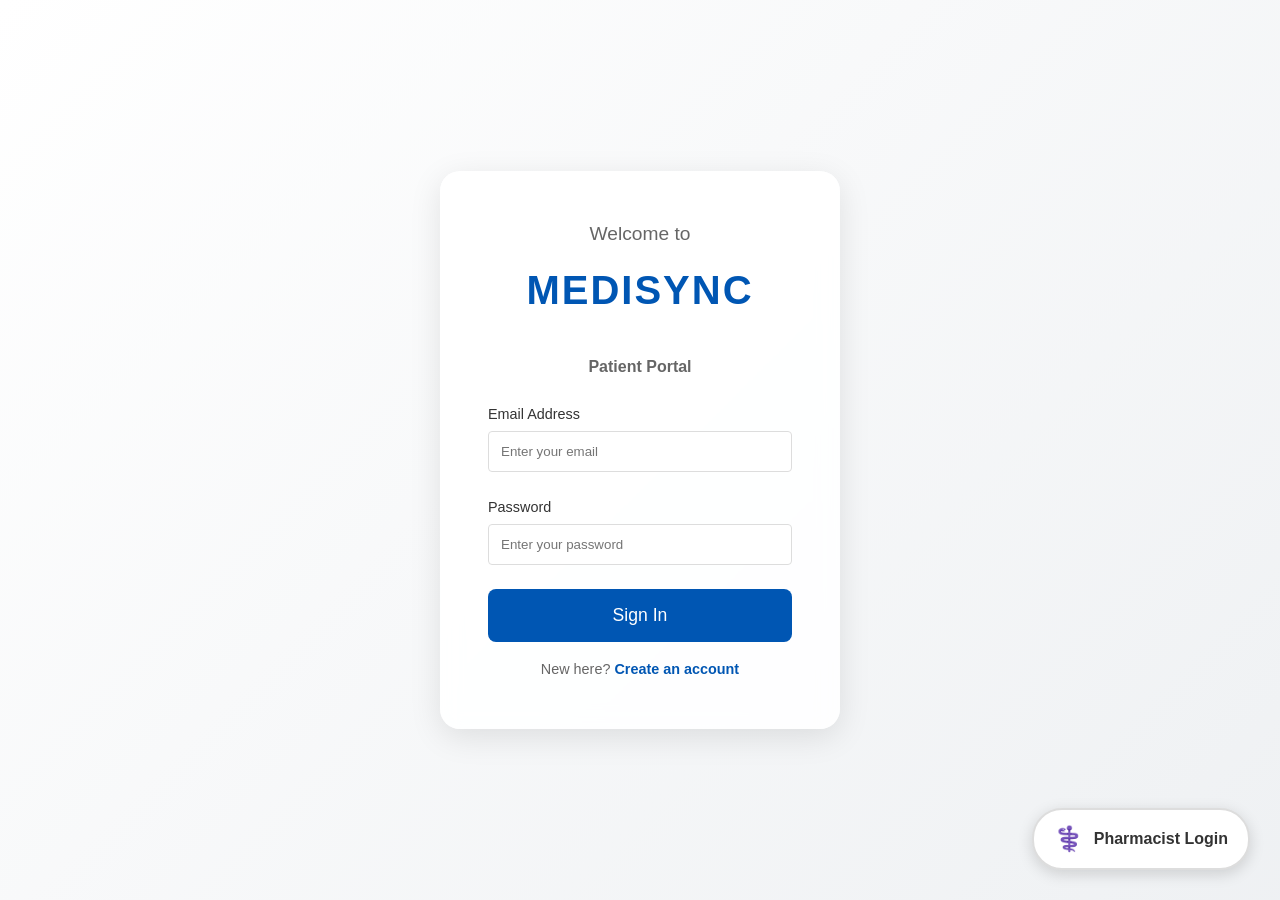
==== frontend/index.html @ cb95cdb4 "fix(frontend): aggressive cache busting and removal of old login page" ====
<!DOCTYPE html>
<html lang="en">
<head>
    <meta charset="UTF-8">
    <meta name="viewport" content="width=device-width, initial-scale=1.0">
    <title>MEDISYNC - Welcome</title>
    <link rel="stylesheet" href="css/global.css">
    <style>
        /* Animated Background */
        body {
            margin: 0;
            padding: 0;
            min-height: 100vh;
            display: flex;
            align-items: center;
            justify-content: center;
            background: linear-gradient(-45deg, #0056b3, #00a8cc, #e9ecef, #ffffff);
            background-size: 400% 400%;
            animation: gradientBG 15s ease infinite;
            font-family: var(--font-family);
        }

        @keyframes gradientBG {
            0% { background-position: 0% 50%; }
            50% { background-position: 100% 50%; }
            100% { background-position: 0% 50%; }
        }

        /* Glassmorphism Card */
        .glass-card {
            background: rgba(255, 255, 255, 0.9);
            backdrop-filter: blur(10px);
            border-radius: 20px;
            padding: 3rem;
            width: 400px;
            box-shadow: 0 8px 32px rgba(0, 0, 0, 0.1);
            text-align: center;
            transition: all 0.5s ease;
            position: relative;
            overflow: hidden;
        }

        .glass-card.pharmacist-mode {
            background: rgba(240, 253, 244, 0.95);
            border: 2px solid #28a745;
        }

        .welcome-text {
            font-size: 1.2rem;
            color: var(--text-light);
            margin-bottom: 0.5rem;
            animation: fadeInDown 1s ease;
        }

        .brand-name {
            font-size: 2.5rem;
            color: var(--primary-color);
            margin-bottom: 2rem;
            font-weight: bold;
            letter-spacing: 2px;
            animation: fadeInUp 1s ease;
        }

        .pharmacist-mode .brand-name {
            color: #28a745;
        }

        /* Animations */
        @keyframes fadeInDown {
            from { opacity: 0; transform: translateY(-20px); }
            to { opacity: 1; transform: translateY(0); }
        }
        @keyframes fadeInUp {
            from { opacity: 0; transform: translateY(20px); }
            to { opacity: 1; transform: translateY(0); }
        }

        /* Form Elements */
        .form-group {
            text-align: left;
            margin-bottom: 1.5rem;
        }
        .form-group label {
            font-size: 0.9rem;
            color: var(--text-dark);
            margin-bottom: 0.3rem;
        }
        .form-group input {
            background: rgba(255, 255, 255, 0.8);
            border: 1px solid #ddd;
        }
        
        .btn-login {
            width: 100%;
            padding: 1rem;
            font-size: 1.1rem;
            background: var(--primary-color);
            color: white;
            border: none;
            border-radius: 8px;
            cursor: pointer;
            transition: 0.3s;
            margin-bottom: 1rem;
        }
        .btn-login:hover {
            transform: translateY(-2px);
            box-shadow: 0 5px 15px rgba(0,86,179,0.3);
        }

        .pharmacist-mode .btn-login {
            background: #28a745;
        }
        .pharmacist-mode .btn-login:hover {
            box-shadow: 0 5px 15px rgba(40,167,69,0.3);
        }

        /* Bottom Right Pharmacist Button */
        .floating-btn {
            position: fixed;
            bottom: 30px;
            right: 30px;
            background: var(--white);
            color: var(--text-dark);
            padding: 10px 20px;
            border-radius: 30px;
            box-shadow: 0 4px 15px rgba(0,0,0,0.15);
            cursor: pointer;
            display: flex;
            align-items: center;
            gap: 10px;
            font-weight: bold;
            transition: all 0.3s ease;
            border: 2px solid #ddd;
        }
        .floating-btn:hover {
            transform: scale(1.05);
            border-color: #28a745;
            color: #28a745;
        }
        .icon {
            font-size: 1.5rem;
        }

        #portal-title {
            font-weight: bold;
            color: var(--text-light);
            margin-bottom: 1.5rem;
            display: block;
        }

        .register-link {
            font-size: 0.9rem;
            color: var(--text-light);
        }
        .register-link a {
            color: var(--primary-color);
            font-weight: bold;
        }
        .pharmacist-mode .register-link {
            display: none; /* Hide registration on pharmacist view */
        }
    </style>
</head>
<body>

    <!-- Main Login Card -->
    <div class="glass-card" id="loginCard">
        <div class="welcome-text">Welcome to</div>
        <div class="brand-name">MEDISYNC</div>
        
        <span id="portal-title">Patient Portal</span>

        <div id="login-alert" class="alert"></div>

        <form id="login-form">
            <div class="form-group">
                <label for="email">Email Address</label>
                <input type="email" id="email" name="email" required placeholder="Enter your email">
            </div>
            <div class="form-group">
                <label for="password">Password</label>
                <input type="password" id="password" name="password" required placeholder="Enter your password">
            </div>
            
            <button type="submit" class="btn-login" id="loginBtnText">Sign In</button>
        </form>

        <div class="register-link">
            New here? <a href="register.html">Create an account</a>
        </div>
    </div>

    <!-- Floating Pharmacist Toggle -->
    <div class="floating-btn" id="pharmacistToggle">
        <span class="icon">⚕️</span>
        <span id="toggleText">Pharmacist Login</span>
    </div>

    <script src="js/api.js?v=2"></script>
    <script>
        // Toggle UI Logic
        const toggleBtn = document.getElementById('pharmacistToggle');
        const loginCard = document.getElementById('loginCard');
        const portalTitle = document.getElementById('portal-title');
        const toggleText = document.getElementById('toggleText');
        
        let isPharmacistMode = false;

        toggleBtn.addEventListener('click', () => {
            isPharmacistMode = !isPharmacistMode;
            
            if (isPharmacistMode) {
                loginCard.classList.add('pharmacist-mode');
                portalTitle.textContent = "Pharmacist Portal";
                toggleText.textContent = "Back to Patient Login";
            } else {
                loginCard.classList.remove('pharmacist-mode');
                portalTitle.textContent = "Patient Portal";
                toggleText.textContent = "Pharmacist Login";
            }
        });

        // Login Submission Logic (using our existing API backend)
        const loginForm = document.getElementById('login-form');
        loginForm.addEventListener('submit', async (e) => {
            e.preventDefault();
            const alertBox = document.getElementById('login-alert');
            alertBox.style.display = 'none';

            const email = document.getElementById('email').value;
            const password = document.getElementById('password').value;

            const submitBtn = document.getElementById('loginBtnText');
            const origText = submitBtn.innerText;
            submitBtn.innerText = 'Authenticating...';
            submitBtn.disabled = true;

            const res = await fetchApi('/auth/login', {
                method: 'POST',
                body: JSON.stringify({ email, password, rememberMe: false })
            });

            submitBtn.innerText = origText;
            submitBtn.disabled = false;

            if (res && res.success) {
                // Determine redirect based on actual backend role
                const role = res.data.role;
                if (role === 'PHARMACIST') {
                    window.location.href = '/pharmacist/dashboard.html';
                } else {
                    window.location.href = '/patient/dashboard.html';
                }
            } else {
                alertBox.textContent = res ? res.message : 'Login failed. Please try again.';
                alertBox.className = 'alert error';
            }
        });

        // Auto-redirect if already logged in
        document.addEventListener('DOMContentLoaded', async () => {
            const res = await fetchApi('/auth/me');
            if (res && res.success) {
                const role = res.data.role;
                if (role === 'PHARMACIST') {
                    window.location.href = '/pharmacist/dashboard.html';
                } else {
                    window.location.href = '/patient/dashboard.html';
                }
            }
        });
    </script>
</body>
</html>
---- frontend/css/global.css ----
:root {
    --primary-color: #0056b3;
    --primary-hover: #004494;
    --secondary-color: #e9ecef;
    --text-dark: #333333;
    --text-light: #666666;
    --bg-light: #f4f7f6;
    --white: #ffffff;
    --success: #28a745;
    --danger: #dc3545;
    --border-color: #dddddd;
    --font-family: 'Segoe UI', Tahoma, Geneva, Verdana, sans-serif;
}

* {
    margin: 0;
    padding: 0;
    box-sizing: border-box;
}

body {
    font-family: var(--font-family);
    background-color: var(--bg-light);
    color: var(--text-dark);
    line-height: 1.6;
}

a {
    text-decoration: none;
    color: var(--primary-color);
}

a:hover {
    text-decoration: underline;
}

.container {
    max-width: 1200px;
    margin: 0 auto;
    padding: 0 20px;
}

/* Navbar styles */
.navbar {
    background-color: var(--white);
    box-shadow: 0 2px 4px rgba(0,0,0,0.1);
    padding: 1rem 0;
}

.navbar .container {
    display: flex;
    justify-content: space-between;
    align-items: center;
}

.nav-brand {
    font-size: 1.5rem;
    font-weight: bold;
    color: var(--primary-color);
}

.nav-links a {
    margin-left: 1.5rem;
    color: var(--text-dark);
    font-weight: 500;
}

.nav-links a:hover {
    color: var(--primary-color);
    text-decoration: none;
}

/* Button styles */
.btn {
    display: inline-block;
    padding: 0.5rem 1rem;
    border: none;
    border-radius: 4px;
    cursor: pointer;
    font-size: 1rem;
    text-align: center;
    transition: background-color 0.3s;
}

.btn-primary {
    background-color: var(--primary-color);
    color: var(--white);
}

.btn-primary:hover {
    background-color: var(--primary-hover);
    color: var(--white);
    text-decoration: none;
}

/* Form Styles */
.form-group {
    margin-bottom: 1rem;
}

.form-group label {
    display: block;
    margin-bottom: 0.5rem;
    font-weight: 500;
}

.form-group input, .form-group select, .form-group textarea {
    width: 100%;
    padding: 0.75rem;
    border: 1px solid var(--border-color);
    border-radius: 4px;
    font-family: var(--font-family);
}

.alert {
    padding: 10px;
    border-radius: 4px;
    margin-bottom: 15px;
    display: none;
}
.alert.error {
    background-color: #f8d7da;
    color: #721c24;
    border: 1px solid #f5c6cb;
    display: block;
}
.alert.success {
    background-color: #d4edda;
    color: #155724;
    border: 1px solid #c3e6cb;
    display: block;
}
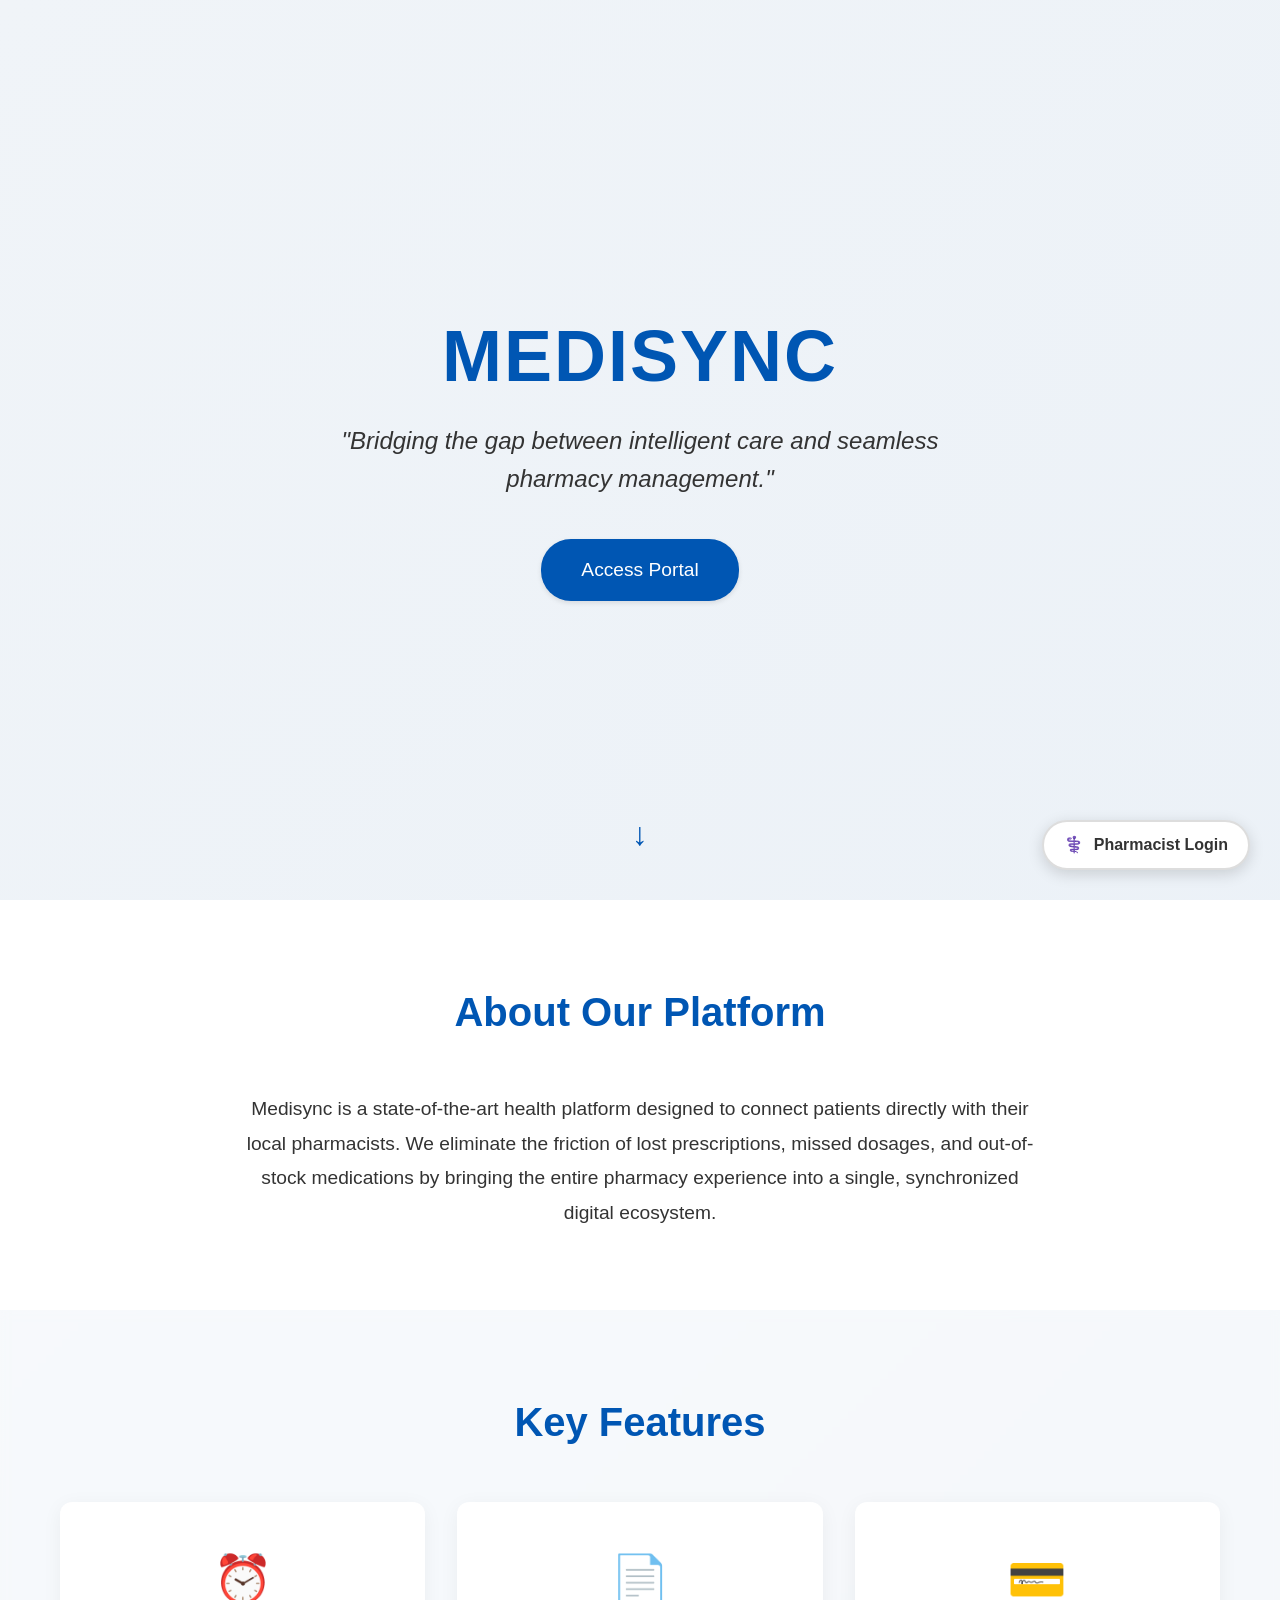
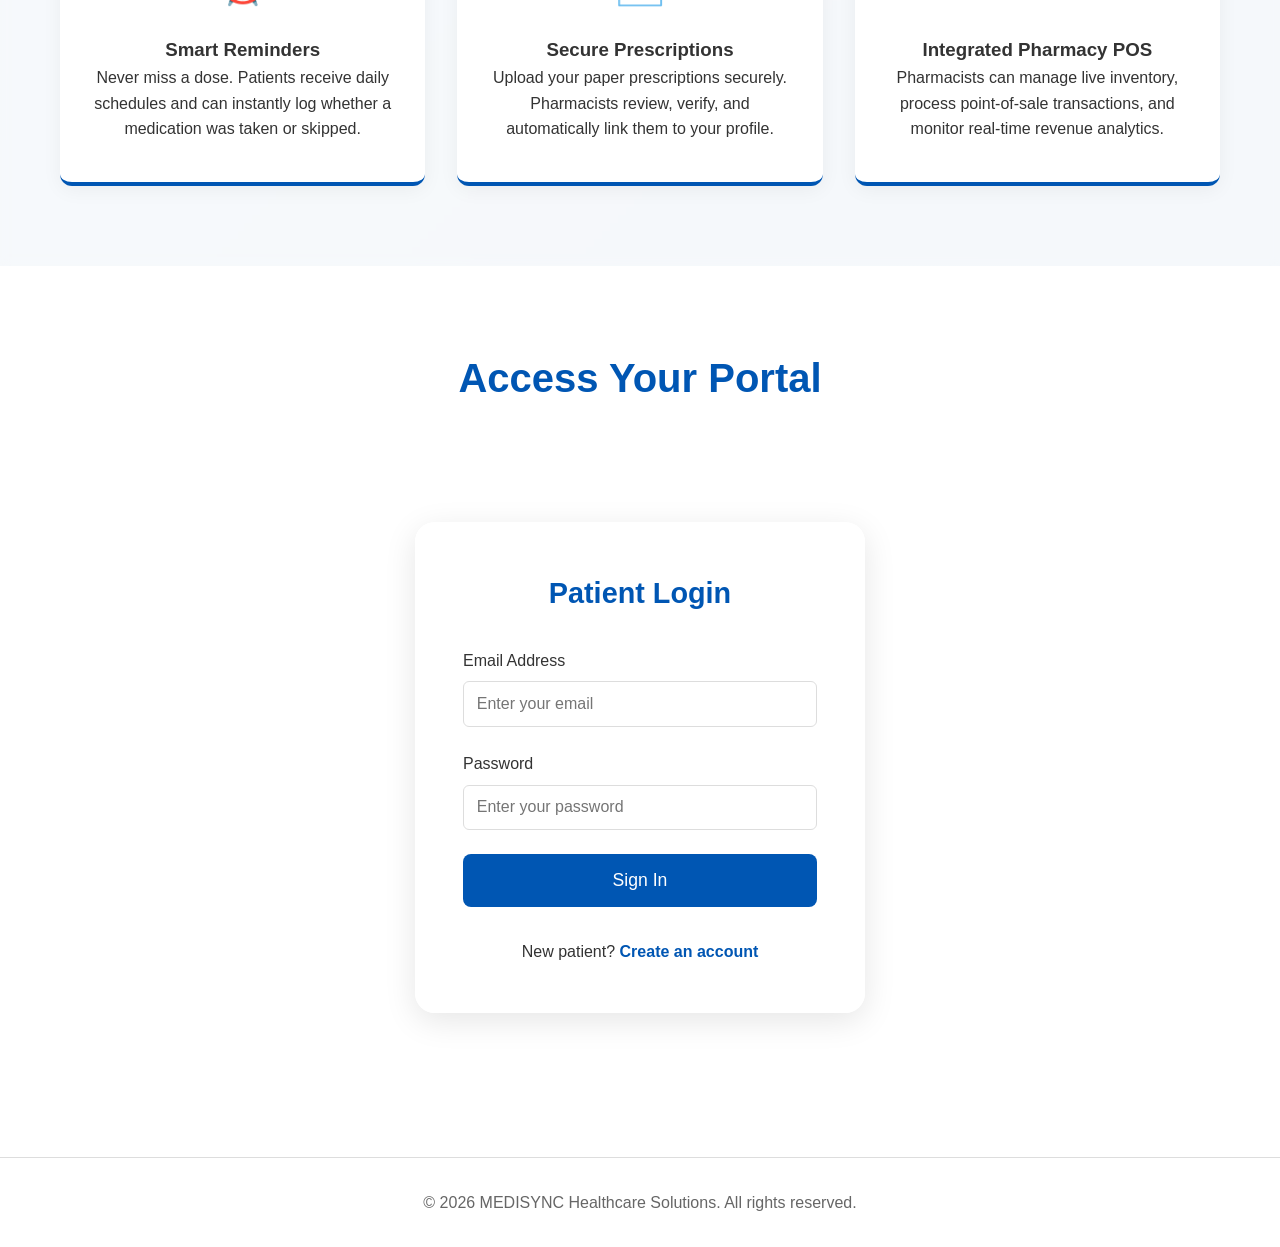
==== commit 80a1f865: "style(frontend): transform landing page into a full SaaS website" ====
--- a/frontend/index.html
+++ b/frontend/index.html
@@ -3,41 +3,126 @@
 <head>
     <meta charset="UTF-8">
     <meta name="viewport" content="width=device-width, initial-scale=1.0">
-    <title>MEDISYNC - Welcome</title>
+    <title>MEDISYNC - Your Health, Synchronized</title>
     <link rel="stylesheet" href="css/global.css">
     <style>
-        /* Animated Background */
-        body {
-            margin: 0;
-            padding: 0;
+        /* Hero Section */
+        .hero-section {
             min-height: 100vh;
             display: flex;
+            flex-direction: column;
             align-items: center;
             justify-content: center;
-            background: linear-gradient(-45deg, #0056b3, #00a8cc, #e9ecef, #ffffff);
-            background-size: 400% 400%;
-            animation: gradientBG 15s ease infinite;
-            font-family: var(--font-family);
-        }
-
-        @keyframes gradientBG {
-            0% { background-position: 0% 50%; }
-            50% { background-position: 100% 50%; }
-            100% { background-position: 0% 50%; }
-        }
-
-        /* Glassmorphism Card */
+            text-align: center;
+            padding: 0 20px;
+            position: relative;
+        }
+
+        .hero-title {
+            font-size: 4.5rem;
+            font-weight: 800;
+            color: var(--primary-color);
+            margin-bottom: 0.5rem;
+            letter-spacing: 2px;
+            animation: fadeInDown 1s ease;
+        }
+
+        .hero-quote {
+            font-size: 1.5rem;
+            color: var(--text-dark);
+            margin-bottom: 2.5rem;
+            font-style: italic;
+            animation: fadeInUp 1s ease;
+            max-width: 600px;
+        }
+
+        .scroll-indicator {
+            position: absolute;
+            bottom: 40px;
+            animation: bounce 2s infinite;
+            color: var(--primary-color);
+            font-size: 2rem;
+            cursor: pointer;
+            text-decoration: none;
+        }
+
+        @keyframes bounce {
+            0%, 20%, 50%, 80%, 100% { transform: translateY(0); }
+            40% { transform: translateY(-20px); }
+            60% { transform: translateY(-10px); }
+        }
+
+        /* Content Sections */
+        .section {
+            padding: 5rem 20px;
+            background: var(--white);
+        }
+
+        .section-alt {
+            background: rgba(255, 255, 255, 0.5);
+            backdrop-filter: blur(5px);
+        }
+
+        .section-title {
+            text-align: center;
+            font-size: 2.5rem;
+            color: var(--primary-color);
+            margin-bottom: 3rem;
+        }
+
+        .features-grid {
+            display: grid;
+            grid-template-columns: repeat(auto-fit, minmax(300px, 1fr));
+            gap: 2rem;
+            max-width: 1200px;
+            margin: 0 auto;
+        }
+
+        .feature-card {
+            background: var(--white);
+            padding: 2.5rem 2rem;
+            border-radius: 12px;
+            text-align: center;
+            box-shadow: 0 4px 20px rgba(0,0,0,0.05);
+            transition: transform 0.3s;
+            border-bottom: 4px solid var(--primary-color);
+        }
+
+        .feature-card:hover {
+            transform: translateY(-10px);
+        }
+
+        .feature-icon {
+            font-size: 3rem;
+            margin-bottom: 1rem;
+        }
+
+        .about-text {
+            max-width: 800px;
+            margin: 0 auto;
+            text-align: center;
+            font-size: 1.2rem;
+            line-height: 1.8;
+            color: var(--text-dark);
+        }
+
+        /* Glassmorphism Card (Login) */
+        .login-wrapper {
+            display: flex;
+            justify-content: center;
+            padding: 4rem 20px;
+        }
+
         .glass-card {
             background: rgba(255, 255, 255, 0.9);
             backdrop-filter: blur(10px);
             border-radius: 20px;
             padding: 3rem;
-            width: 400px;
+            width: 100%;
+            max-width: 450px;
             box-shadow: 0 8px 32px rgba(0, 0, 0, 0.1);
             text-align: center;
             transition: all 0.5s ease;
-            position: relative;
-            overflow: hidden;
         }
 
         .glass-card.pharmacist-mode {
@@ -45,51 +130,6 @@
             border: 2px solid #28a745;
         }
 
-        .welcome-text {
-            font-size: 1.2rem;
-            color: var(--text-light);
-            margin-bottom: 0.5rem;
-            animation: fadeInDown 1s ease;
-        }
-
-        .brand-name {
-            font-size: 2.5rem;
-            color: var(--primary-color);
-            margin-bottom: 2rem;
-            font-weight: bold;
-            letter-spacing: 2px;
-            animation: fadeInUp 1s ease;
-        }
-
-        .pharmacist-mode .brand-name {
-            color: #28a745;
-        }
-
-        /* Animations */
-        @keyframes fadeInDown {
-            from { opacity: 0; transform: translateY(-20px); }
-            to { opacity: 1; transform: translateY(0); }
-        }
-        @keyframes fadeInUp {
-            from { opacity: 0; transform: translateY(20px); }
-            to { opacity: 1; transform: translateY(0); }
-        }
-
-        /* Form Elements */
-        .form-group {
-            text-align: left;
-            margin-bottom: 1.5rem;
-        }
-        .form-group label {
-            font-size: 0.9rem;
-            color: var(--text-dark);
-            margin-bottom: 0.3rem;
-        }
-        .form-group input {
-            background: rgba(255, 255, 255, 0.8);
-            border: 1px solid #ddd;
-        }
-        
         .btn-login {
             width: 100%;
             padding: 1rem;
@@ -131,64 +171,105 @@
             font-weight: bold;
             transition: all 0.3s ease;
             border: 2px solid #ddd;
+            z-index: 1000;
         }
         .floating-btn:hover {
             transform: scale(1.05);
             border-color: #28a745;
             color: #28a745;
         }
-        .icon {
-            font-size: 1.5rem;
-        }
-
-        #portal-title {
-            font-weight: bold;
+
+        /* Footer */
+        footer {
+            background: var(--white);
+            padding: 2rem;
+            text-align: center;
             color: var(--text-light);
-            margin-bottom: 1.5rem;
-            display: block;
-        }
-
-        .register-link {
-            font-size: 0.9rem;
-            color: var(--text-light);
-        }
-        .register-link a {
-            color: var(--primary-color);
-            font-weight: bold;
-        }
-        .pharmacist-mode .register-link {
-            display: none; /* Hide registration on pharmacist view */
+            border-top: 1px solid #ddd;
         }
     </style>
 </head>
 <body>
 
-    <!-- Main Login Card -->
-    <div class="glass-card" id="loginCard">
-        <div class="welcome-text">Welcome to</div>
-        <div class="brand-name">MEDISYNC</div>
+    <!-- Hero Section -->
+    <div class="hero-section">
+        <h1 class="hero-title">MEDISYNC</h1>
+        <p class="hero-quote">"Bridging the gap between intelligent care and seamless pharmacy management."</p>
         
-        <span id="portal-title">Patient Portal</span>
-
-        <div id="login-alert" class="alert"></div>
-
-        <form id="login-form">
-            <div class="form-group">
-                <label for="email">Email Address</label>
-                <input type="email" id="email" name="email" required placeholder="Enter your email">
+        <a href="#portal" class="btn btn-primary" style="padding: 1rem 2.5rem; font-size: 1.2rem; border-radius: 30px;">Access Portal</a>
+
+        <a href="#about" class="scroll-indicator">↓</a>
+    </div>
+
+    <!-- About Section -->
+    <div id="about" class="section">
+        <div class="container">
+            <h2 class="section-title">About Our Platform</h2>
+            <p class="about-text">
+                Medisync is a state-of-the-art health platform designed to connect patients directly with their local pharmacists. 
+                We eliminate the friction of lost prescriptions, missed dosages, and out-of-stock medications by bringing the entire 
+                pharmacy experience into a single, synchronized digital ecosystem.
+            </p>
+        </div>
+    </div>
+
+    <!-- Features Section -->
+    <div class="section section-alt">
+        <div class="container">
+            <h2 class="section-title">Key Features</h2>
+            <div class="features-grid">
+                <div class="feature-card">
+                    <div class="feature-icon">⏰</div>
+                    <h3>Smart Reminders</h3>
+                    <p>Never miss a dose. Patients receive daily schedules and can instantly log whether a medication was taken or skipped.</p>
+                </div>
+                <div class="feature-card">
+                    <div class="feature-icon">📄</div>
+                    <h3>Secure Prescriptions</h3>
+                    <p>Upload your paper prescriptions securely. Pharmacists review, verify, and automatically link them to your profile.</p>
+                </div>
+                <div class="feature-card">
+                    <div class="feature-icon">💳</div>
+                    <h3>Integrated Pharmacy POS</h3>
+                    <p>Pharmacists can manage live inventory, process point-of-sale transactions, and monitor real-time revenue analytics.</p>
+                </div>
             </div>
-            <div class="form-group">
-                <label for="password">Password</label>
-                <input type="password" id="password" name="password" required placeholder="Enter your password">
+        </div>
+    </div>
+
+    <!-- Login Section -->
+    <div id="portal" class="section">
+        <h2 class="section-title">Access Your Portal</h2>
+        <div class="login-wrapper">
+            <div class="glass-card" id="loginCard">
+                <h3 id="portal-title" style="color: var(--primary-color); font-size: 1.8rem; margin-bottom: 2rem;">Patient Login</h3>
+
+                <div id="login-alert" class="alert"></div>
+
+                <form id="login-form">
+                    <div class="form-group" style="text-align: left;">
+                        <label for="email">Email Address</label>
+                        <input type="email" id="email" name="email" required placeholder="Enter your email">
+                    </div>
+                    <div class="form-group" style="text-align: left;">
+                        <label for="password">Password</label>
+                        <input type="password" id="password" name="password" required placeholder="Enter your password">
+                    </div>
+                    
+                    <button type="submit" class="btn-login" id="loginBtnText">Sign In</button>
+                </form>
+
+                <div class="register-link" id="registerLink" style="margin-top: 1rem;">
+                    New patient? <a href="register.html" style="color: var(--primary-color); font-weight: bold;">Create an account</a>
+                </div>
             </div>
-            
-            <button type="submit" class="btn-login" id="loginBtnText">Sign In</button>
-        </form>
-
-        <div class="register-link">
-            New here? <a href="register.html">Create an account</a>
         </div>
     </div>
+
+    <!-- Footer -->
+    <footer>
+        <p>&copy; 2026 MEDISYNC Healthcare Solutions. All rights reserved.</p>
+    </footer>
 
     <!-- Floating Pharmacist Toggle -->
     <div class="floating-btn" id="pharmacistToggle">
@@ -196,13 +277,24 @@
         <span id="toggleText">Pharmacist Login</span>
     </div>
 
-    <script src="js/api.js?v=2"></script>
+    <script src="js/api.js?v=3"></script>
     <script>
+        // Smooth scrolling for anchor links
+        document.querySelectorAll('a[href^="#"]').forEach(anchor => {
+            anchor.addEventListener('click', function (e) {
+                e.preventDefault();
+                document.querySelector(this.getAttribute('href')).scrollIntoView({
+                    behavior: 'smooth'
+                });
+            });
+        });
+
         // Toggle UI Logic
         const toggleBtn = document.getElementById('pharmacistToggle');
         const loginCard = document.getElementById('loginCard');
         const portalTitle = document.getElementById('portal-title');
         const toggleText = document.getElementById('toggleText');
+        const registerLink = document.getElementById('registerLink');
         
         let isPharmacistMode = false;
 
@@ -212,15 +304,22 @@
             if (isPharmacistMode) {
                 loginCard.classList.add('pharmacist-mode');
                 portalTitle.textContent = "Pharmacist Portal";
+                portalTitle.style.color = "#28a745";
                 toggleText.textContent = "Back to Patient Login";
+                registerLink.style.display = "none";
+                
+                // Scroll to portal if not already there
+                document.getElementById('portal').scrollIntoView({ behavior: 'smooth' });
             } else {
                 loginCard.classList.remove('pharmacist-mode');
-                portalTitle.textContent = "Patient Portal";
+                portalTitle.textContent = "Patient Login";
+                portalTitle.style.color = "var(--primary-color)";
                 toggleText.textContent = "Pharmacist Login";
+                registerLink.style.display = "block";
             }
         });
 
-        // Login Submission Logic (using our existing API backend)
+        // Login Submission Logic
         const loginForm = document.getElementById('login-form');
         loginForm.addEventListener('submit', async (e) => {
             e.preventDefault();
@@ -244,7 +343,6 @@
             submitBtn.disabled = false;
 
             if (res && res.success) {
-                // Determine redirect based on actual backend role
                 const role = res.data.role;
                 if (role === 'PHARMACIST') {
                     window.location.href = '/pharmacist/dashboard.html';
--- a/frontend/css/global.css
+++ b/frontend/css/global.css
@@ -18,11 +18,34 @@
     box-sizing: border-box;
 }
 
+/* Base */
 body {
     font-family: var(--font-family);
-    background-color: var(--bg-light);
+    background: linear-gradient(135deg, #f0f4f8, #e0eaf5);
+    background-size: 200% 200%;
+    animation: premiumBg 15s ease infinite;
     color: var(--text-dark);
     line-height: 1.6;
+    margin: 0;
+    padding: 0;
+}
+
+@keyframes premiumBg {
+    0% { background-position: 0% 50%; }
+    50% { background-position: 100% 50%; }
+    100% { background-position: 0% 50%; }
+}
+
+/* Animations */
+@keyframes fadeInUp {
+    from {
+        opacity: 0;
+        transform: translateY(20px);
+    }
+    to {
+        opacity: 1;
+        transform: translateY(0);
+    }
 }
 
 a {
@@ -38,31 +61,42 @@
     max-width: 1200px;
     margin: 0 auto;
     padding: 0 20px;
-}
-
-/* Navbar styles */
+    animation: fadeInUp 0.8s ease-out forwards;
+}
+
+/* Navigation */
 .navbar {
-    background-color: var(--white);
-    box-shadow: 0 2px 4px rgba(0,0,0,0.1);
+    background-color: rgba(255, 255, 255, 0.95);
+    backdrop-filter: blur(10px);
+    color: white;
     padding: 1rem 0;
+    box-shadow: 0 4px 15px rgba(0,0,0,0.05);
+    position: sticky;
+    top: 0;
+    z-index: 100;
 }
 
 .navbar .container {
     display: flex;
     justify-content: space-between;
     align-items: center;
+    animation: none; /* don't fade up the nav */
 }
 
 .nav-brand {
     font-size: 1.5rem;
     font-weight: bold;
     color: var(--primary-color);
+    text-decoration: none;
+    letter-spacing: 1px;
 }
 
 .nav-links a {
+    color: var(--text-dark);
+    text-decoration: none;
     margin-left: 1.5rem;
-    color: var(--text-dark);
     font-weight: 500;
+    transition: color 0.3s ease;
 }
 
 .nav-links a:hover {
@@ -70,16 +104,28 @@
     text-decoration: none;
 }
 
-/* Button styles */
+/* Buttons */
 .btn {
     display: inline-block;
-    padding: 0.5rem 1rem;
+    padding: 0.6rem 1.2rem;
     border: none;
-    border-radius: 4px;
+    border-radius: 6px;
     cursor: pointer;
     font-size: 1rem;
+    font-weight: 500;
     text-align: center;
-    transition: background-color 0.3s;
+    transition: all 0.3s ease;
+    text-decoration: none;
+    box-shadow: 0 2px 5px rgba(0,0,0,0.1);
+}
+
+.btn:hover {
+    transform: translateY(-2px);
+    box-shadow: 0 5px 15px rgba(0,0,0,0.15);
+}
+
+.btn:active {
+    transform: translateY(0);
 }
 
 .btn-primary {
@@ -88,28 +134,50 @@
 }
 
 .btn-primary:hover {
-    background-color: var(--primary-hover);
+    background-color: #004494;
     color: var(--white);
-    text-decoration: none;
-}
-
-/* Form Styles */
+}
+
+/* Forms */
 .form-group {
-    margin-bottom: 1rem;
+    margin-bottom: 1.5rem;
 }
 
 .form-group label {
     display: block;
     margin-bottom: 0.5rem;
+    color: var(--text-dark);
     font-weight: 500;
 }
 
 .form-group input, .form-group select, .form-group textarea {
     width: 100%;
-    padding: 0.75rem;
-    border: 1px solid var(--border-color);
-    border-radius: 4px;
+    padding: 0.8rem;
+    border: 1px solid #ddd;
+    border-radius: 6px;
+    font-size: 1rem;
     font-family: var(--font-family);
+    transition: border-color 0.3s ease, box-shadow 0.3s ease;
+}
+
+.form-group input:focus, .form-group select:focus, .form-group textarea:focus {
+    outline: none;
+    border-color: var(--primary-color);
+    box-shadow: 0 0 0 3px rgba(0,86,179,0.1);
+}
+
+/* Cards used in dashboard */
+.card {
+    background: var(--white);
+    padding: 2rem;
+    border-radius: 12px;
+    box-shadow: 0 4px 20px rgba(0,0,0,0.05);
+    transition: transform 0.3s ease, box-shadow 0.3s ease;
+}
+
+.card:hover {
+    transform: translateY(-5px);
+    box-shadow: 0 8px 30px rgba(0,0,0,0.1);
 }
 
 .alert {
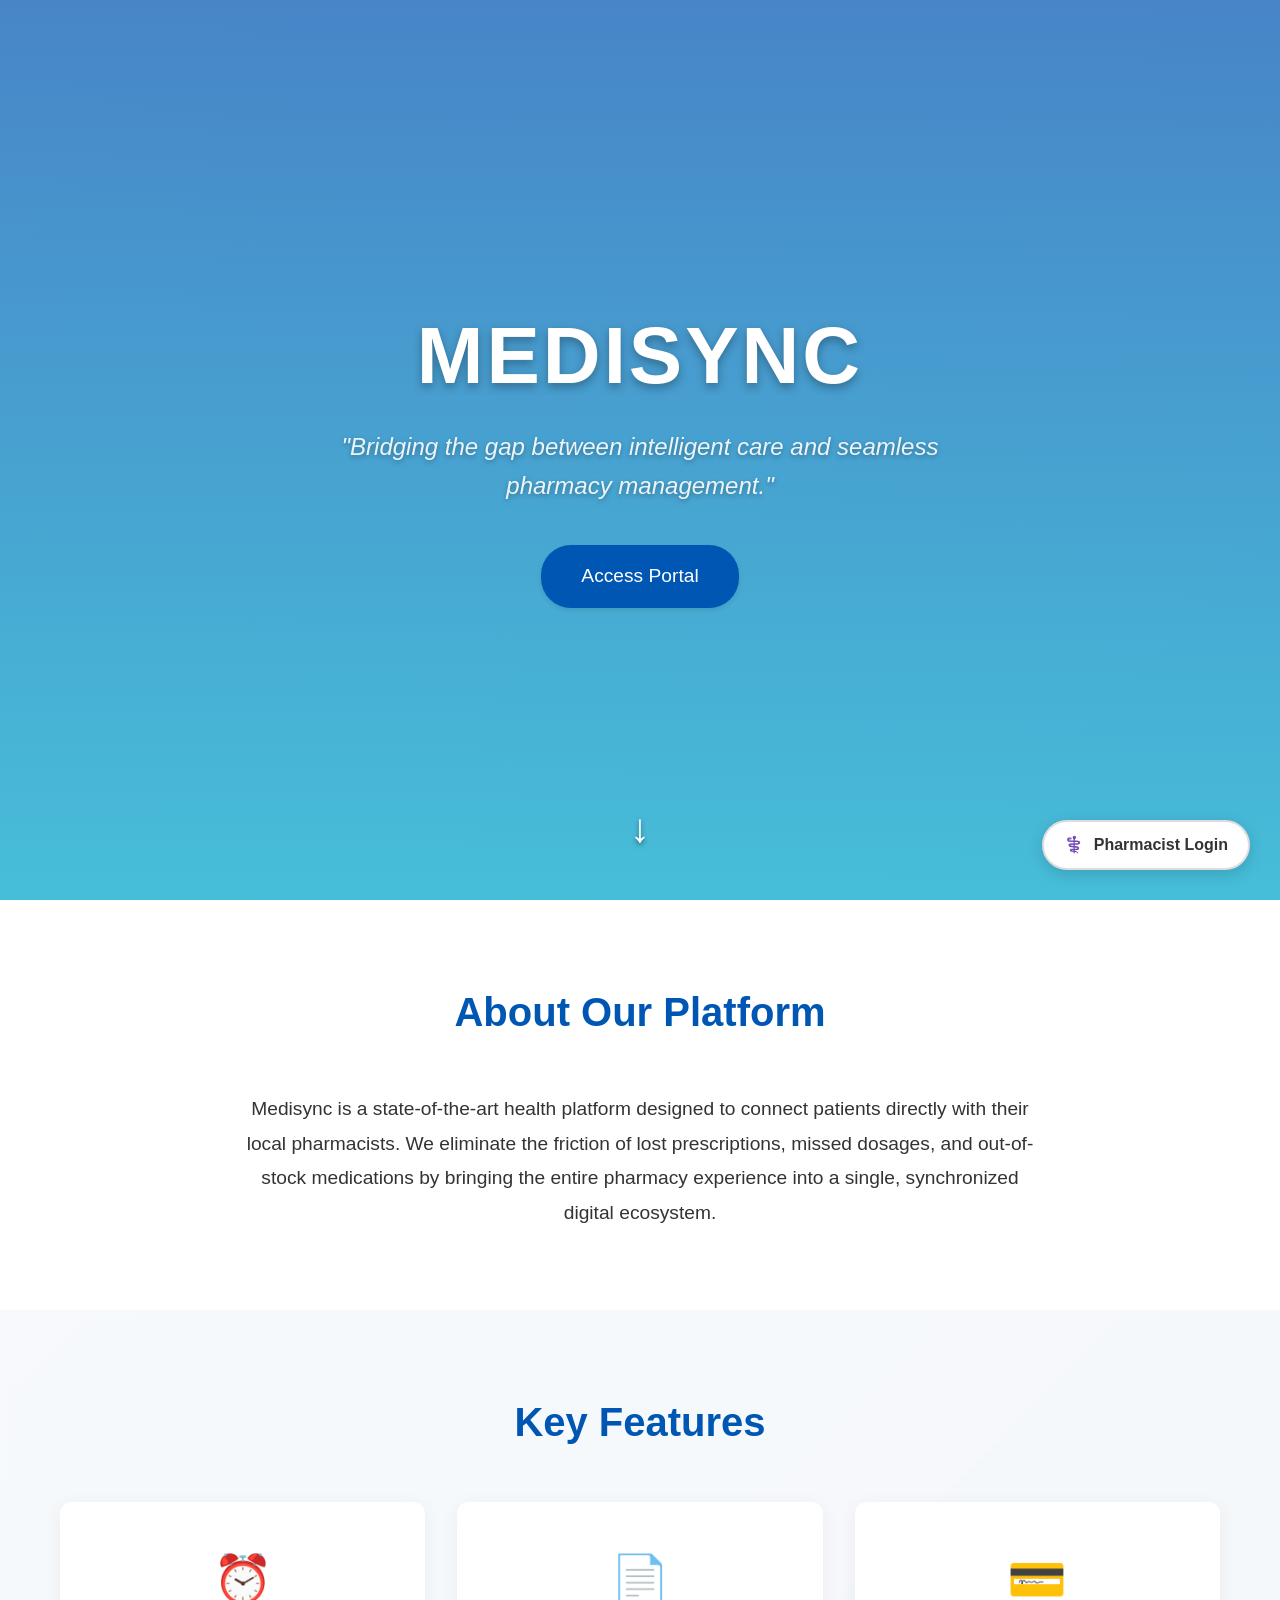
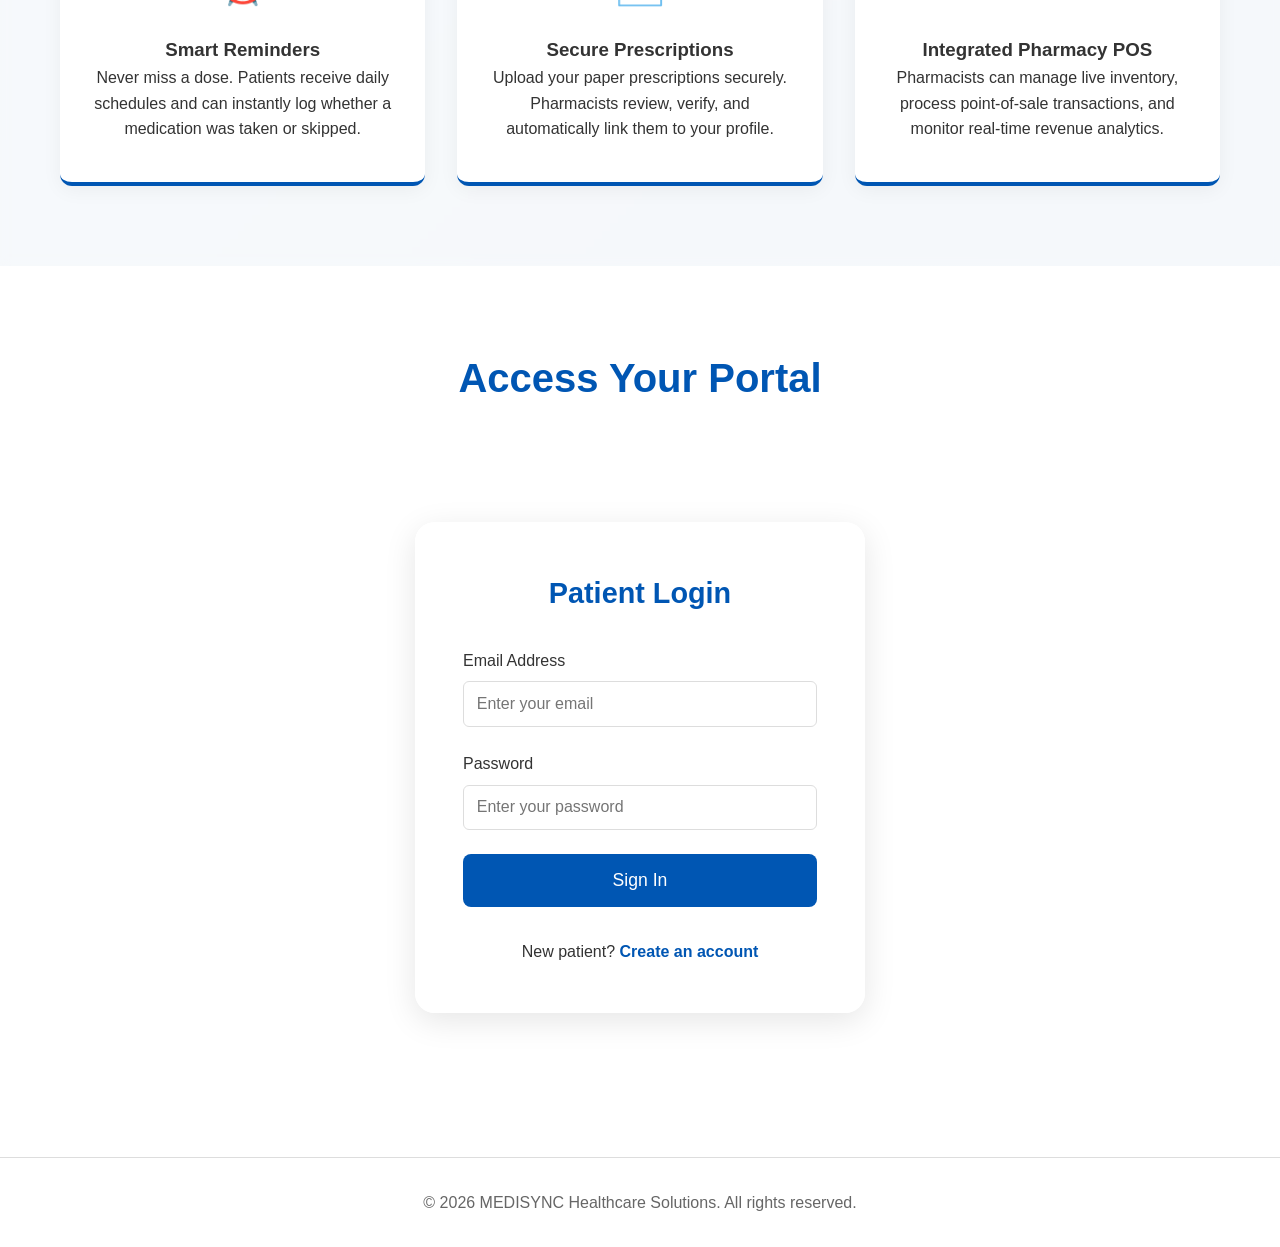
==== commit eac7b443: "style(frontend): add premium medical background image to hero section" ====
--- a/frontend/index.html
+++ b/frontend/index.html
@@ -16,22 +16,27 @@
             text-align: center;
             padding: 0 20px;
             position: relative;
+            background: linear-gradient(rgba(0, 86, 179, 0.7), rgba(0, 168, 204, 0.7)), url('https://images.unsplash.com/photo-1579684385127-1ef15d508118?q=80&w=2000&auto=format&fit=crop') no-repeat center center;
+            background-size: cover;
+            color: white;
         }
 
         .hero-title {
-            font-size: 4.5rem;
+            font-size: 5rem;
             font-weight: 800;
-            color: var(--primary-color);
+            color: white;
             margin-bottom: 0.5rem;
-            letter-spacing: 2px;
+            letter-spacing: 3px;
+            text-shadow: 0 4px 10px rgba(0,0,0,0.3);
             animation: fadeInDown 1s ease;
         }
 
         .hero-quote {
             font-size: 1.5rem;
-            color: var(--text-dark);
+            color: rgba(255,255,255,0.9);
             margin-bottom: 2.5rem;
             font-style: italic;
+            text-shadow: 0 2px 5px rgba(0,0,0,0.3);
             animation: fadeInUp 1s ease;
             max-width: 600px;
         }
@@ -40,10 +45,11 @@
             position: absolute;
             bottom: 40px;
             animation: bounce 2s infinite;
-            color: var(--primary-color);
-            font-size: 2rem;
+            color: white;
+            font-size: 2.5rem;
             cursor: pointer;
             text-decoration: none;
+            text-shadow: 0 2px 5px rgba(0,0,0,0.5);
         }
 
         @keyframes bounce {
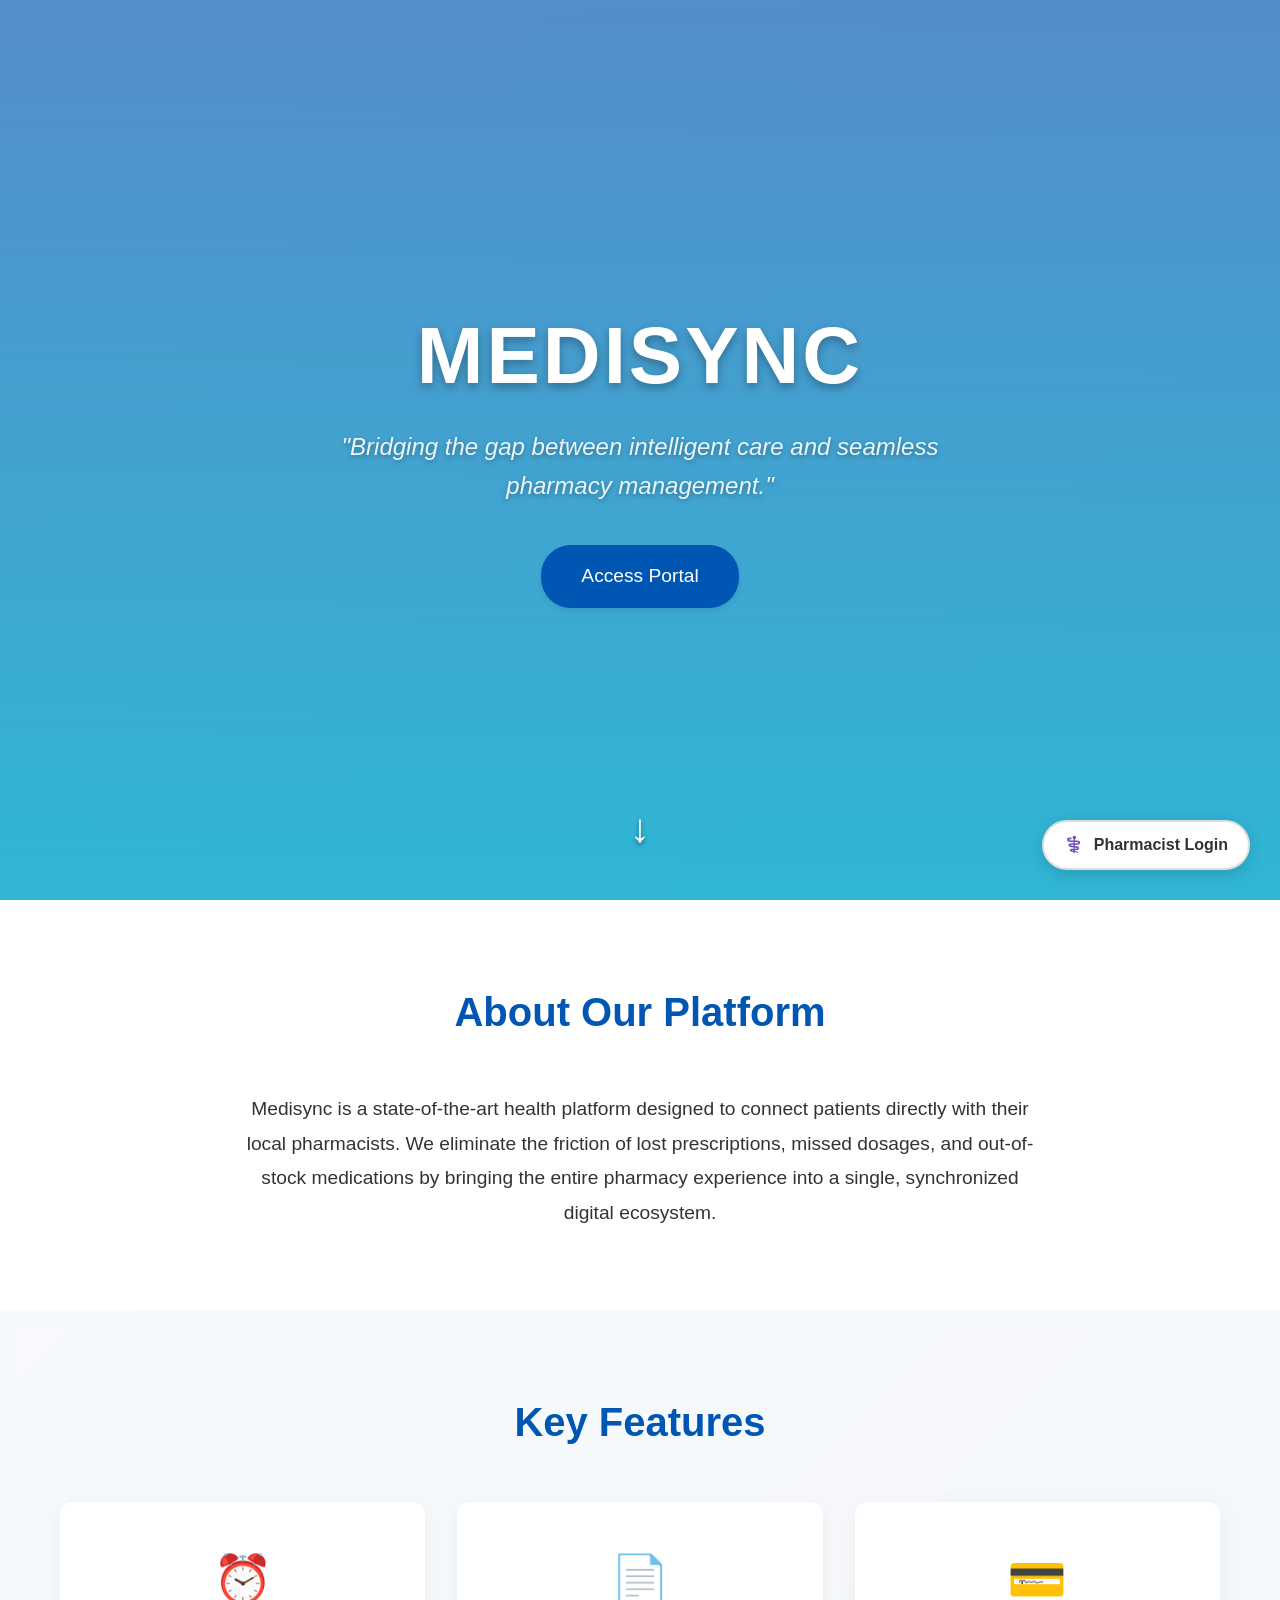
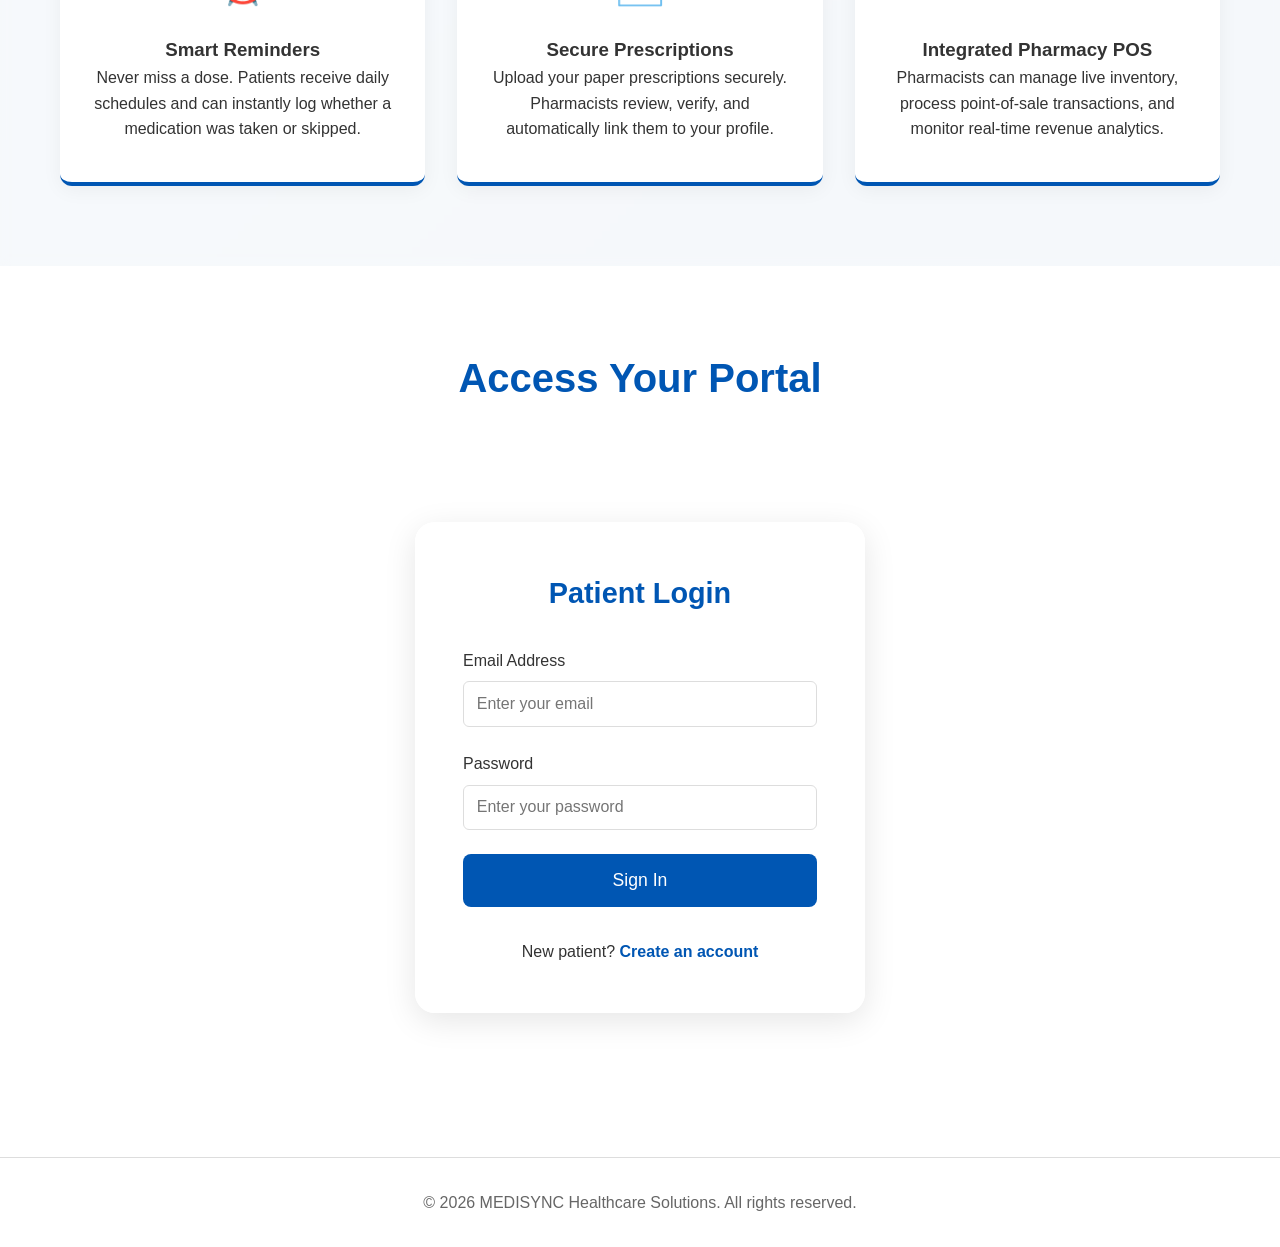
==== commit bc8d1163: "style(frontend): update hero background to be more relatable and human-centric" ====
--- a/frontend/index.html
+++ b/frontend/index.html
@@ -16,7 +16,7 @@
             text-align: center;
             padding: 0 20px;
             position: relative;
-            background: linear-gradient(rgba(0, 86, 179, 0.7), rgba(0, 168, 204, 0.7)), url('https://images.unsplash.com/photo-1579684385127-1ef15d508118?q=80&w=2000&auto=format&fit=crop') no-repeat center center;
+            background: linear-gradient(rgba(0, 86, 179, 0.65), rgba(0, 168, 204, 0.8)), url('https://images.unsplash.com/photo-1576091160399-112ba8d25d1d?q=80&w=2000&auto=format&fit=crop') no-repeat center center;
             background-size: cover;
             color: white;
         }
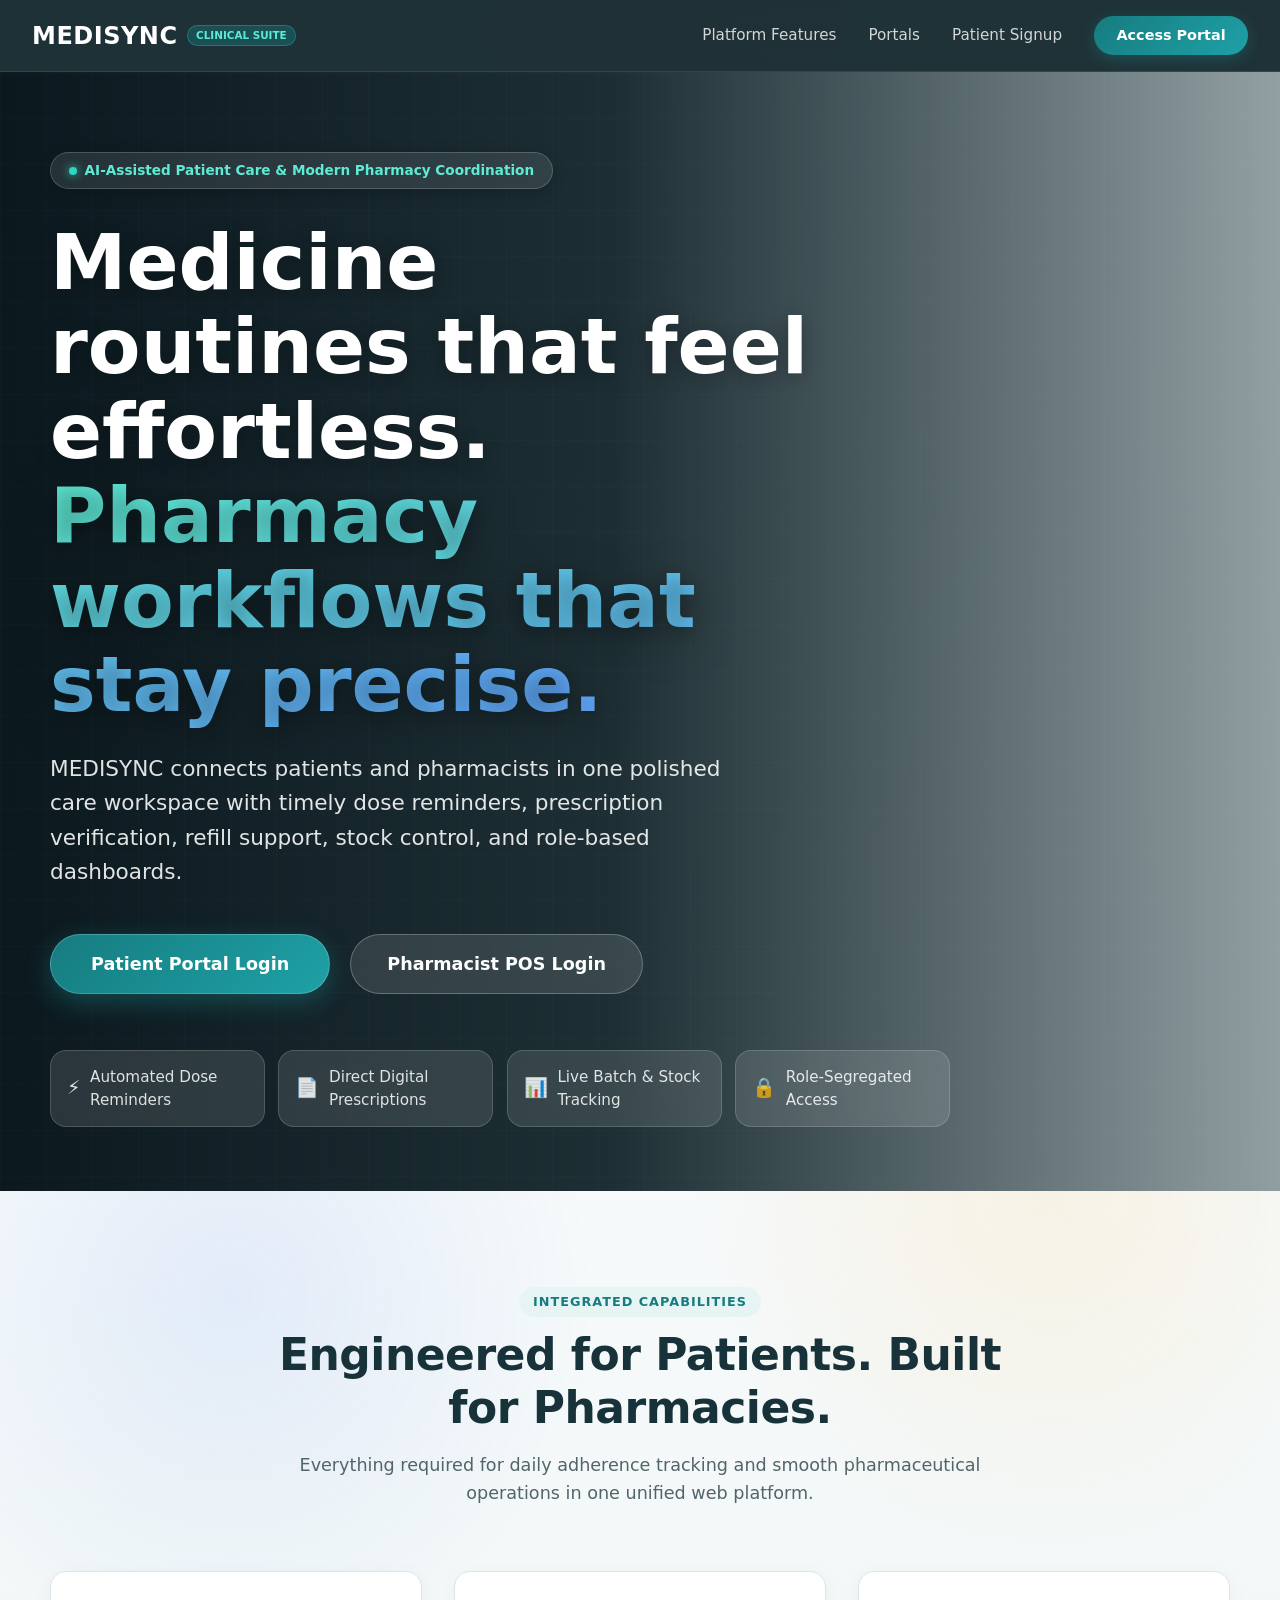
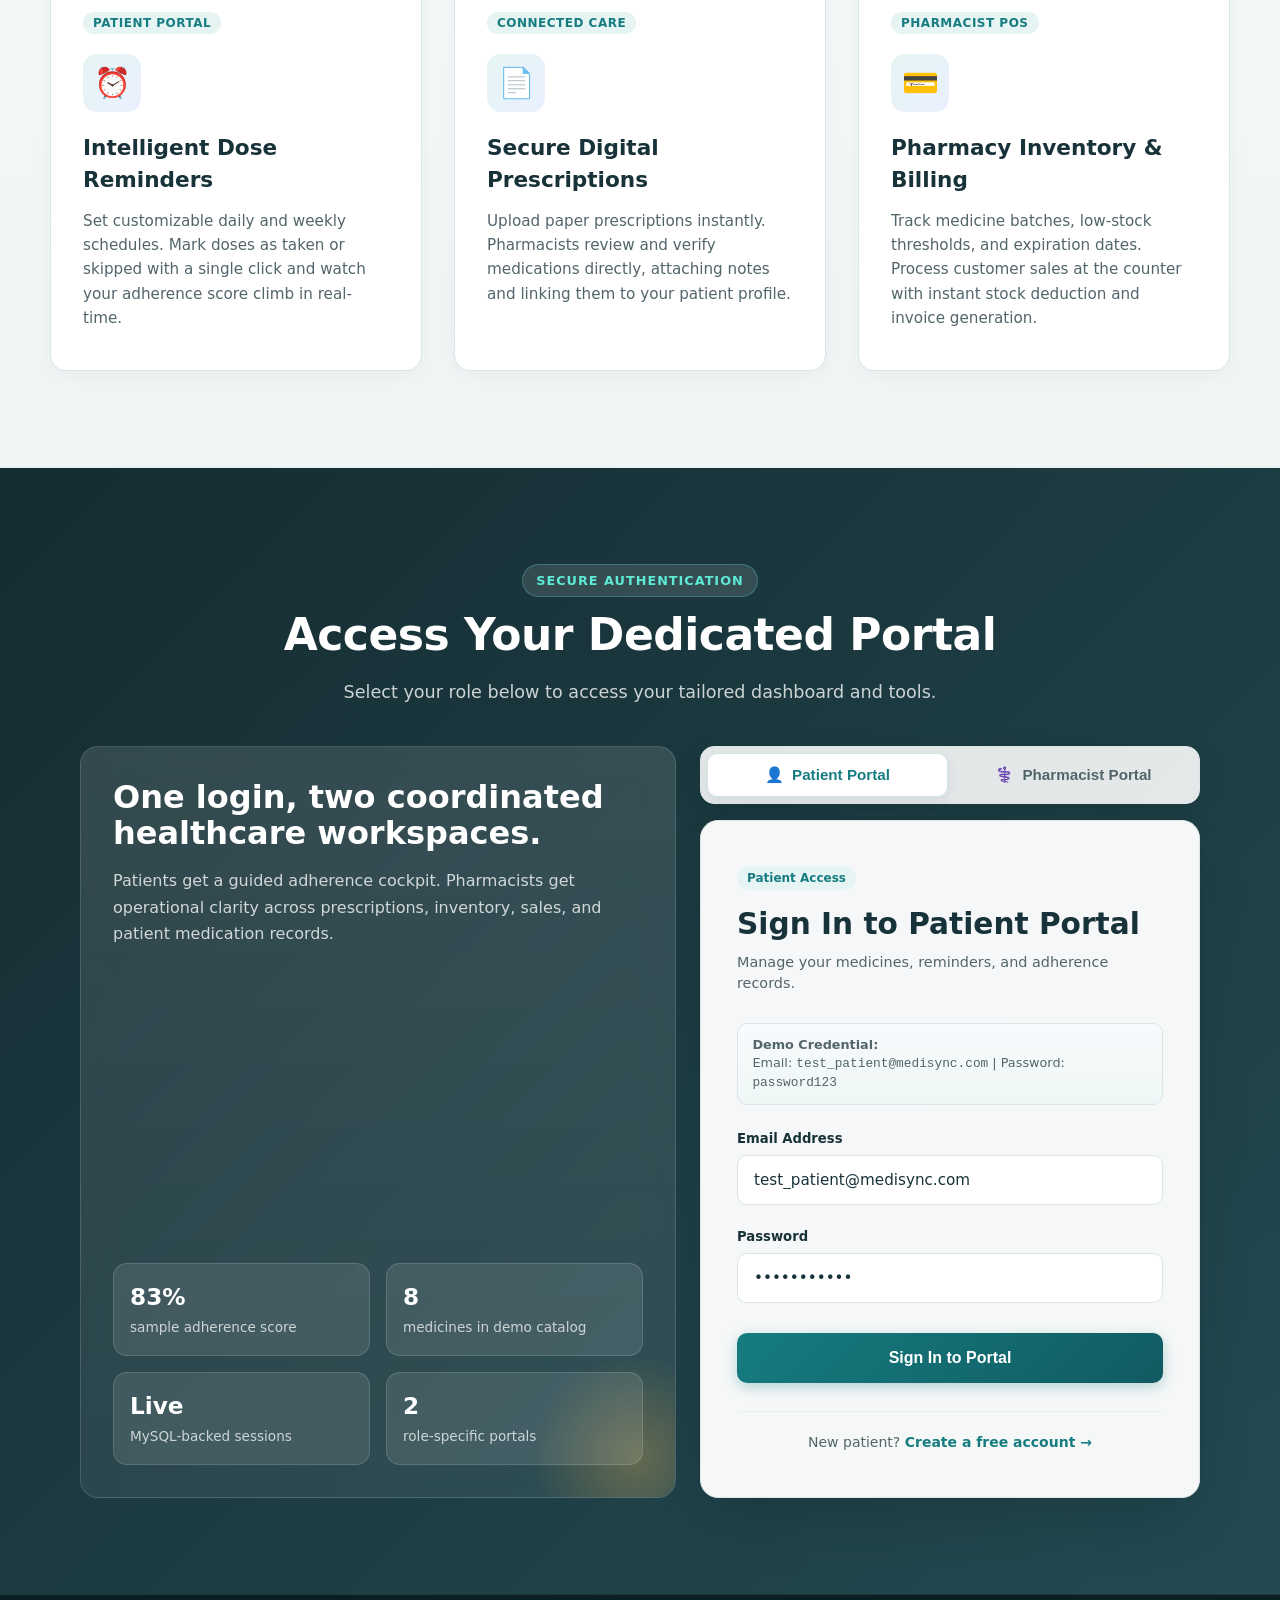
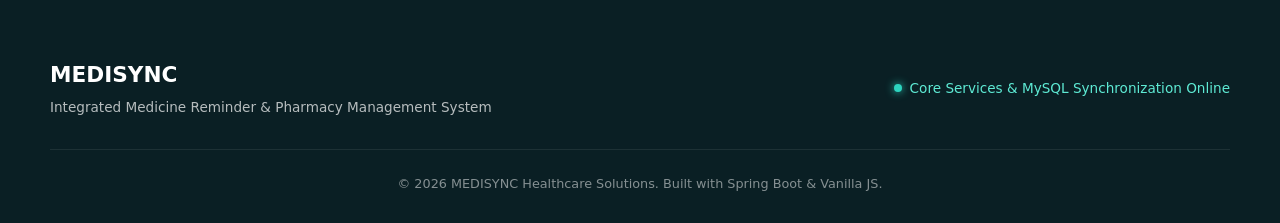
==== commit ab2d4d57: "Enhance pharmacy portals and pharmacist isolation" ====
--- a/frontend/index.html
+++ b/frontend/index.html
@@ -3,327 +3,1042 @@
 <head>
     <meta charset="UTF-8">
     <meta name="viewport" content="width=device-width, initial-scale=1.0">
-    <title>MEDISYNC - Your Health, Synchronized</title>
-    <link rel="stylesheet" href="css/global.css">
+    <title>MEDISYNC - Intelligent Care & Modern Pharmacy Management</title>
+    <link rel="stylesheet" href="css/global.css?v=modal-scroll-20260927">
     <style>
-        /* Hero Section */
+        /* Modern Design System Tokens */
+        :root {
+            --brand-primary: #167C80;
+            --brand-primary-dark: #105B61;
+            --brand-secondary: #2F6FED;
+            --brand-accent: #F2B84B;
+            --brand-dark: #0F2D34;
+            --brand-surface: #FFFFFF;
+            --brand-bg: #F5F8FA;
+        }
+
+        /* Sleek Sticky Navbar */
+        .landing-nav {
+            position: sticky;
+            top: 0;
+            z-index: 1000;
+            background: rgba(8, 28, 34, 0.9);
+            backdrop-filter: blur(16px);
+            -webkit-backdrop-filter: blur(16px);
+            border-bottom: 1px solid rgba(255, 255, 255, 0.1);
+            padding: 1rem 2rem;
+            display: flex;
+            justify-content: space-between;
+            align-items: center;
+        }
+
+        .nav-logo {
+            display: flex;
+            align-items: center;
+            gap: 0.6rem;
+            text-decoration: none;
+        }
+
+        .nav-logo-text {
+            font-size: 1.5rem;
+            font-weight: 800;
+            color: #FFFFFF;
+            letter-spacing: 0.5px;
+        }
+
+        .nav-logo-badge {
+            font-size: 0.65rem;
+            background: rgba(22, 124, 128, 0.4);
+            border: 1px solid rgba(45, 212, 191, 0.3);
+            color: #5EEAD4;
+            padding: 2px 8px;
+            border-radius: 9999px;
+            font-weight: 700;
+            text-transform: uppercase;
+        }
+
+        .nav-menu {
+            display: flex;
+            align-items: center;
+            gap: 2rem;
+        }
+
+        .nav-item {
+            color: rgba(255, 255, 255, 0.8);
+            font-size: 0.95rem;
+            font-weight: 500;
+            text-decoration: none;
+            transition: all 0.2s ease;
+        }
+
+        .nav-item:hover {
+            color: #5EEAD4;
+        }
+
+        .nav-cta {
+            background: linear-gradient(135deg, var(--brand-primary), #1EA1A6);
+            color: white !important;
+            padding: 0.55rem 1.4rem;
+            border-radius: 9999px;
+            font-weight: 700;
+            font-size: 0.9rem;
+            box-shadow: 0 4px 14px rgba(22, 124, 128, 0.4);
+            transition: all 0.25s ease;
+        }
+
+        .nav-cta:hover {
+            transform: translateY(-2px);
+            box-shadow: 0 6px 20px rgba(22, 124, 128, 0.5);
+        }
+
+        /* High-Impact Hero Section */
         .hero-section {
-            min-height: 100vh;
+            min-height: 92vh;
             display: flex;
             flex-direction: column;
+            align-items: flex-start;
+            justify-content: center;
+            text-align: left;
+            padding: 5rem 1.5rem 4rem 1.5rem;
+            position: relative;
+            background:
+                linear-gradient(90deg, rgba(4, 18, 24, 0.97) 0%, rgba(6, 25, 31, 0.9) 48%, rgba(8, 35, 42, 0.42) 100%),
+                url('https://images.unsplash.com/photo-1584515933487-779824d29309?q=80&w=2200&auto=format&fit=crop') center right / cover no-repeat;
+            color: white;
+            overflow: hidden;
+        }
+
+        /* Subtle Background Grid Texture */
+        .hero-section::before {
+            content: '';
+            position: absolute;
+            inset: 0;
+            background-image: linear-gradient(rgba(255, 255, 255, 0.08) 1px, transparent 1px), linear-gradient(90deg, rgba(255, 255, 255, 0.08) 1px, transparent 1px);
+            background-size: 46px 46px;
+            opacity: 0.18;
+            pointer-events: none;
+        }
+
+        .hero-content {
+            position: relative;
+            z-index: 1;
+            width: min(1180px, 100%);
+            margin: 0 auto;
+        }
+
+        .hero-badge {
+            display: inline-flex;
+            align-items: center;
+            gap: 0.5rem;
+            padding: 0.45rem 1.1rem;
+            background: rgba(255, 255, 255, 0.1);
+            border: 1px solid rgba(255, 255, 255, 0.18);
+            border-radius: 9999px;
+            font-size: 0.85rem;
+            font-weight: 600;
+            color: #5EEAD4;
+            margin-bottom: 2rem;
+            backdrop-filter: blur(8px);
+            box-shadow: 0 4px 15px rgba(0, 0, 0, 0.2);
+            animation: fadeInDown 0.8s ease;
+        }
+
+        .hero-badge .pulse-dot {
+            width: 8px;
+            height: 8px;
+            border-radius: 50%;
+            background: #2DD4BF;
+            box-shadow: 0 0 10px #2DD4BF;
+            animation: pulse 2s infinite;
+        }
+
+        @keyframes pulse {
+            0%, 100% { opacity: 1; transform: scale(1); }
+            50% { opacity: 0.5; transform: scale(1.2); }
+        }
+
+        .hero-title {
+            font-size: clamp(2.8rem, 6vw, 5rem);
+            font-weight: 850;
+            line-height: 1.1;
+            letter-spacing: 0;
+            margin-bottom: 1.5rem;
+            max-width: 760px;
+            color: #FFFFFF;
+            text-shadow: 0 4px 20px rgba(0,0,0,0.3);
+            animation: fadeInUp 0.8s ease;
+        }
+
+        .hero-highlight {
+            background: linear-gradient(135deg, #5EEAD4 0%, #60A5FA 100%);
+            -webkit-background-clip: text;
+            -webkit-text-fill-color: transparent;
+            filter: drop-shadow(0 8px 22px rgba(0, 0, 0, 0.28));
+        }
+
+        .hero-desc {
+            font-size: clamp(1.1rem, 2vw, 1.35rem);
+            color: rgba(255, 255, 255, 0.88);
+            max-width: 680px;
+            line-height: 1.6;
+            margin-bottom: 2.75rem;
+            font-weight: 400;
+            animation: fadeInUp 1s ease;
+        }
+
+        .hero-actions {
+            display: flex;
+            flex-wrap: wrap;
+            gap: 1.25rem;
+            justify-content: flex-start;
+            margin-bottom: 3.5rem;
+            animation: fadeInUp 1.2s ease;
+        }
+
+        .btn-hero-primary {
+            background: linear-gradient(135deg, var(--brand-primary), #1EA1A6);
+            color: white;
+            font-weight: 700;
+            font-size: 1.1rem;
+            padding: 1rem 2.5rem;
+            border-radius: 9999px;
+            text-decoration: none;
+            box-shadow: 0 8px 24px rgba(22, 124, 128, 0.45);
+            transition: all 0.3s ease;
+            border: 1px solid rgba(255, 255, 255, 0.2);
+        }
+
+        .btn-hero-primary:hover {
+            transform: translateY(-3px);
+            box-shadow: 0 12px 30px rgba(22, 124, 128, 0.6);
+            color: white;
+        }
+
+        .btn-hero-secondary {
+            background: rgba(255, 255, 255, 0.12);
+            color: white;
+            font-weight: 700;
+            font-size: 1.1rem;
+            padding: 1rem 2.25rem;
+            border-radius: 9999px;
+            text-decoration: none;
+            backdrop-filter: blur(10px);
+            border: 1px solid rgba(255, 255, 255, 0.25);
+            transition: all 0.3s ease;
+        }
+
+        .btn-hero-secondary:hover {
+            background: rgba(255, 255, 255, 0.22);
+            transform: translateY(-3px);
+            color: white;
+        }
+
+        /* Metric Highlights Strip */
+        .hero-stats {
+            display: grid;
+            grid-template-columns: repeat(4, minmax(150px, 1fr));
+            gap: 0.85rem;
+            max-width: 900px;
+            width: 100%;
+        }
+
+        .stat-item {
+            display: flex;
+            align-items: center;
+            gap: 0.6rem;
+            font-size: 0.95rem;
+            color: rgba(255, 255, 255, 0.85);
+            font-weight: 500;
+            background: rgba(255, 255, 255, 0.12);
+            border: 1px solid rgba(255, 255, 255, 0.16);
+            border-radius: 16px;
+            padding: 0.9rem 1rem;
+            backdrop-filter: blur(12px);
+        }
+
+        .stat-icon {
+            font-size: 1.2rem;
+        }
+
+        /* Features Section */
+        .section-features {
+            padding: 6rem 1.5rem;
+            background:
+                radial-gradient(circle at 18% 12%, rgba(47, 111, 237, 0.1), transparent 28%),
+                radial-gradient(circle at 82% 0%, rgba(242, 184, 75, 0.13), transparent 26%),
+                linear-gradient(180deg, #F7FAFB 0%, #EEF5F4 100%);
+            position: relative;
+        }
+
+        .section-header {
+            text-align: center;
+            max-width: 750px;
+            margin: 0 auto 4rem auto;
+        }
+
+        .section-badge {
+            font-size: 0.8rem;
+            font-weight: 700;
+            text-transform: uppercase;
+            letter-spacing: 1px;
+            color: var(--brand-primary);
+            background: var(--primary-soft);
+            padding: 0.35rem 0.85rem;
+            border-radius: 9999px;
+            display: inline-block;
+            margin-bottom: 0.75rem;
+        }
+
+        .section-title {
+            font-size: clamp(2rem, 4vw, 2.75rem);
+            font-weight: 800;
+            color: var(--text-primary);
+            letter-spacing: -0.5px;
+            line-height: 1.2;
+            margin-bottom: 1rem;
+        }
+
+        .section-desc {
+            font-size: 1.1rem;
+            color: var(--text-secondary);
+            line-height: 1.6;
+        }
+
+        .features-grid {
+            display: grid;
+            grid-template-columns: repeat(auto-fit, minmax(320px, 1fr));
+            gap: 2rem;
+            max-width: 1180px;
+            margin: 0 auto;
+        }
+
+        .feature-card {
+            background: #FFFFFF;
+            border: 1px solid var(--border-default);
+            border-radius: 16px;
+            padding: 2.5rem 2rem;
+            transition: all 0.3s cubic-bezier(0.16, 1, 0.3, 1);
+            position: relative;
+            box-shadow: 0 4px 20px rgba(24, 50, 58, 0.04);
+            display: flex;
+            flex-direction: column;
+            text-align: left;
+        }
+
+        .feature-card:hover {
+            transform: translateY(-8px);
+            box-shadow: 0 20px 40px -10px rgba(22, 124, 128, 0.15);
+            border-color: rgba(22, 124, 128, 0.4);
+        }
+
+        .feature-tag {
+            font-size: 0.75rem;
+            font-weight: 700;
+            text-transform: uppercase;
+            letter-spacing: 0.5px;
+            color: var(--brand-primary);
+            background: var(--primary-soft);
+            padding: 2px 10px;
+            border-radius: 9999px;
+            width: fit-content;
+            margin-bottom: 1.25rem;
+        }
+
+        .feature-icon-wrapper {
+            width: 58px;
+            height: 58px;
+            border-radius: 14px;
+            background: linear-gradient(135deg, var(--primary-soft), #EAF0FF);
+            display: flex;
             align-items: center;
             justify-content: center;
-            text-align: center;
-            padding: 0 20px;
+            font-size: 1.85rem;
+            margin-bottom: 1.25rem;
+        }
+
+        .feature-card h3 {
+            font-size: 1.35rem;
+            font-weight: 700;
+            color: var(--text-primary);
+            margin-bottom: 0.75rem;
+        }
+
+        .feature-card p {
+            font-size: 0.95rem;
+            color: var(--text-secondary);
+            line-height: 1.6;
+            flex: 1;
+        }
+
+        /* Unified Portal / Login Section */
+        .section-portal {
+            padding: 6rem 1.5rem;
+            background:
+                linear-gradient(135deg, rgba(7, 31, 37, 0.94), rgba(18, 59, 67, 0.92)),
+                url('https://images.unsplash.com/photo-1587854692152-cbe660dbde88?q=80&w=1800&auto=format&fit=crop') center / cover no-repeat;
+            border-top: 1px solid var(--border-divider);
+        }
+
+        .section-portal .section-title,
+        .section-portal .section-desc {
+            color: #FFFFFF;
+        }
+
+        .section-portal .section-desc {
+            color: rgba(255, 255, 255, 0.78);
+        }
+
+        .section-portal .section-badge {
+            background: rgba(255, 255, 255, 0.12);
+            color: #5EEAD4;
+            border: 1px solid rgba(94, 234, 212, 0.28);
+        }
+
+        .portal-card-container {
+            max-width: 1120px;
+            margin: 0 auto;
+            display: grid;
+            grid-template-columns: minmax(0, 1fr) minmax(380px, 500px);
+            gap: 1.5rem;
+            align-items: stretch;
+        }
+
+        .portal-proof-panel {
+            border: 1px solid rgba(255, 255, 255, 0.14);
+            border-radius: 18px;
+            padding: 2rem;
+            background:
+                linear-gradient(180deg, rgba(255, 255, 255, 0.12), rgba(255, 255, 255, 0.07));
+            backdrop-filter: blur(16px);
+            color: white;
+            min-height: 100%;
+            display: flex;
+            flex-direction: column;
+            justify-content: space-between;
+            overflow: hidden;
             position: relative;
-            background: linear-gradient(rgba(0, 86, 179, 0.65), rgba(0, 168, 204, 0.8)), url('https://images.unsplash.com/photo-1576091160399-112ba8d25d1d?q=80&w=2000&auto=format&fit=crop') no-repeat center center;
-            background-size: cover;
+        }
+
+        .portal-proof-panel::after {
+            content: '';
+            position: absolute;
+            width: 220px;
+            height: 220px;
+            right: -70px;
+            bottom: -70px;
+            background: radial-gradient(circle, rgba(242, 184, 75, 0.28), transparent 66%);
+        }
+
+        .portal-proof-title {
+            font-size: 2rem;
+            line-height: 1.15;
+            max-width: 500px;
             color: white;
-        }
-
-        .hero-title {
-            font-size: 5rem;
+            margin-bottom: 1rem;
+        }
+
+        .portal-proof-text {
+            max-width: 540px;
+            color: rgba(255, 255, 255, 0.78);
+            line-height: 1.65;
+        }
+
+        .portal-proof-grid {
+            display: grid;
+            grid-template-columns: repeat(2, minmax(0, 1fr));
+            gap: 1rem;
+            margin-top: 2rem;
+            position: relative;
+            z-index: 1;
+        }
+
+        .proof-metric {
+            background: rgba(255, 255, 255, 0.1);
+            border: 1px solid rgba(255, 255, 255, 0.14);
+            border-radius: 14px;
+            padding: 1rem;
+        }
+
+        .proof-metric strong {
+            display: block;
+            font-size: 1.45rem;
+            color: white;
+        }
+
+        .proof-metric span {
+            font-size: 0.85rem;
+            color: rgba(255, 255, 255, 0.74);
+        }
+
+        .portal-login-pane {
+            min-width: 0;
+        }
+
+        /* Segmented Portal Role Toggle */
+        .portal-switcher {
+            display: flex;
+            background: rgba(255, 255, 255, 0.88);
+            padding: 6px;
+            border-radius: 14px;
+            border: 1px solid var(--border-default);
+            margin-bottom: 1rem;
+            gap: 6px;
+            box-shadow: 0 12px 30px rgba(8, 28, 34, 0.13);
+        }
+
+        .switch-option {
+            flex: 1;
+            padding: 0.75rem 1rem;
+            border-radius: 10px;
+            border: none;
+            background: transparent;
+            font-size: 0.95rem;
+            font-weight: 700;
+            color: var(--text-secondary);
+            cursor: pointer;
+            transition: all 0.25s ease;
+            display: flex;
+            align-items: center;
+            justify-content: center;
+            gap: 0.5rem;
+        }
+
+        .switch-option.active-patient {
+            background: #FFFFFF;
+            color: var(--brand-primary);
+            box-shadow: 0 4px 12px rgba(24, 50, 58, 0.08);
+            border: 1px solid rgba(22, 124, 128, 0.2);
+        }
+
+        .switch-option.active-pharmacist {
+            background: #FFFFFF;
+            color: #168A5A;
+            box-shadow: 0 4px 12px rgba(22, 138, 90, 0.12);
+            border: 1px solid rgba(22, 138, 90, 0.25);
+        }
+
+        /* Glassmorphism Login Card */
+        .auth-card {
+            background: rgba(255, 255, 255, 0.96);
+            border: 1.5px solid var(--border-default);
+            border-radius: 18px;
+            padding: 2.75rem 2.25rem;
+            box-shadow:
+                0 28px 56px -18px rgba(8, 28, 34, 0.26),
+                0 0 1px 1px rgba(24, 50, 58, 0.04);
+            transition: all 0.4s ease;
+        }
+
+        .auth-card.pharmacist-active {
+            border-color: #168A5A;
+            box-shadow: 0 20px 40px -15px rgba(22, 138, 90, 0.15);
+        }
+
+        .portal-header-badge {
+            font-size: 0.75rem;
+            font-weight: 700;
+            padding: 3px 10px;
+            border-radius: 9999px;
+            display: inline-block;
+            margin-bottom: 0.75rem;
+        }
+
+        .patient-theme .portal-header-badge {
+            background: var(--primary-soft);
+            color: var(--brand-primary);
+        }
+
+        .pharmacist-theme .portal-header-badge {
+            background: #E8F7EF;
+            color: #168A5A;
+        }
+
+        .portal-title {
+            font-size: 1.85rem;
             font-weight: 800;
-            color: white;
-            margin-bottom: 0.5rem;
-            letter-spacing: 3px;
-            text-shadow: 0 4px 10px rgba(0,0,0,0.3);
-            animation: fadeInDown 1s ease;
-        }
-
-        .hero-quote {
-            font-size: 1.5rem;
-            color: rgba(255,255,255,0.9);
-            margin-bottom: 2.5rem;
-            font-style: italic;
-            text-shadow: 0 2px 5px rgba(0,0,0,0.3);
-            animation: fadeInUp 1s ease;
-            max-width: 600px;
-        }
-
-        .scroll-indicator {
-            position: absolute;
-            bottom: 40px;
-            animation: bounce 2s infinite;
-            color: white;
-            font-size: 2.5rem;
-            cursor: pointer;
-            text-decoration: none;
-            text-shadow: 0 2px 5px rgba(0,0,0,0.5);
-        }
-
-        @keyframes bounce {
-            0%, 20%, 50%, 80%, 100% { transform: translateY(0); }
-            40% { transform: translateY(-20px); }
-            60% { transform: translateY(-10px); }
-        }
-
-        /* Content Sections */
-        .section {
-            padding: 5rem 20px;
-            background: var(--white);
-        }
-
-        .section-alt {
-            background: rgba(255, 255, 255, 0.5);
-            backdrop-filter: blur(5px);
-        }
-
-        .section-title {
-            text-align: center;
-            font-size: 2.5rem;
-            color: var(--primary-color);
-            margin-bottom: 3rem;
-        }
-
-        .features-grid {
-            display: grid;
-            grid-template-columns: repeat(auto-fit, minmax(300px, 1fr));
-            gap: 2rem;
-            max-width: 1200px;
-            margin: 0 auto;
-        }
-
-        .feature-card {
-            background: var(--white);
-            padding: 2.5rem 2rem;
-            border-radius: 12px;
-            text-align: center;
-            box-shadow: 0 4px 20px rgba(0,0,0,0.05);
-            transition: transform 0.3s;
-            border-bottom: 4px solid var(--primary-color);
-        }
-
-        .feature-card:hover {
-            transform: translateY(-10px);
-        }
-
-        .feature-icon {
-            font-size: 3rem;
-            margin-bottom: 1rem;
-        }
-
-        .about-text {
-            max-width: 800px;
-            margin: 0 auto;
-            text-align: center;
-            font-size: 1.2rem;
-            line-height: 1.8;
-            color: var(--text-dark);
-        }
-
-        /* Glassmorphism Card (Login) */
-        .login-wrapper {
-            display: flex;
-            justify-content: center;
-            padding: 4rem 20px;
-        }
-
-        .glass-card {
-            background: rgba(255, 255, 255, 0.9);
-            backdrop-filter: blur(10px);
-            border-radius: 20px;
-            padding: 3rem;
+            color: var(--text-primary);
+            margin-bottom: 0.35rem;
+        }
+
+        .portal-subtitle {
+            font-size: 0.9rem;
+            color: var(--text-secondary);
+            margin-bottom: 1.75rem;
+        }
+
+        /* Form Controls */
+        .portal-form-group {
+            margin-bottom: 1.35rem;
+            text-align: left;
+        }
+
+        .portal-form-group label {
+            display: block;
+            font-size: 0.825rem;
+            font-weight: 600;
+            color: var(--text-primary);
+            margin-bottom: 0.4rem;
+        }
+
+        .portal-form-group input {
             width: 100%;
-            max-width: 450px;
-            box-shadow: 0 8px 32px rgba(0, 0, 0, 0.1);
-            text-align: center;
-            transition: all 0.5s ease;
-        }
-
-        .glass-card.pharmacist-mode {
-            background: rgba(240, 253, 244, 0.95);
-            border: 2px solid #28a745;
-        }
-
-        .btn-login {
+            padding: 0.95rem 1rem;
+            font-size: 0.95rem;
+            border: 1.5px solid var(--border-default);
+            border-radius: 10px;
+            background: #FFFFFF;
+            color: var(--text-primary);
+            transition: all 0.2s ease;
+            box-sizing: border-box;
+            font-family: inherit;
+        }
+
+        .portal-form-group input:focus {
+            outline: none;
+            border-color: var(--brand-primary);
+            box-shadow: 0 0 0 3px rgba(22, 124, 128, 0.15);
+        }
+
+        .pharmacist-active .portal-form-group input:focus {
+            border-color: #168A5A;
+            box-shadow: 0 0 0 3px rgba(22, 138, 90, 0.15);
+        }
+
+        .btn-portal-submit {
             width: 100%;
             padding: 1rem;
-            font-size: 1.1rem;
-            background: var(--primary-color);
+            font-size: 1rem;
+            font-weight: 700;
             color: white;
+            background: linear-gradient(135deg, var(--brand-primary), var(--brand-primary-dark));
             border: none;
-            border-radius: 8px;
+            border-radius: 10px;
             cursor: pointer;
-            transition: 0.3s;
-            margin-bottom: 1rem;
-        }
-        .btn-login:hover {
+            transition: all 0.25s ease;
+            box-shadow: 0 4px 14px rgba(22, 124, 128, 0.3);
+            margin-top: 0.5rem;
+        }
+
+        .pharmacist-active .btn-portal-submit {
+            background: linear-gradient(135deg, #168A5A, #0E6842);
+            box-shadow: 0 4px 14px rgba(22, 138, 90, 0.35);
+        }
+
+        .btn-portal-submit:hover {
             transform: translateY(-2px);
-            box-shadow: 0 5px 15px rgba(0,86,179,0.3);
-        }
-
-        .pharmacist-mode .btn-login {
-            background: #28a745;
-        }
-        .pharmacist-mode .btn-login:hover {
-            box-shadow: 0 5px 15px rgba(40,167,69,0.3);
-        }
-
-        /* Bottom Right Pharmacist Button */
-        .floating-btn {
-            position: fixed;
-            bottom: 30px;
-            right: 30px;
-            background: var(--white);
-            color: var(--text-dark);
-            padding: 10px 20px;
-            border-radius: 30px;
-            box-shadow: 0 4px 15px rgba(0,0,0,0.15);
-            cursor: pointer;
-            display: flex;
+            box-shadow: 0 6px 20px rgba(22, 124, 128, 0.4);
+        }
+
+        .btn-portal-submit:disabled {
+            opacity: 0.75;
+            cursor: not-allowed;
+            transform: none;
+        }
+
+        .portal-register-prompt {
+            margin-top: 1.75rem;
+            padding-top: 1.25rem;
+            border-top: 1px solid var(--border-divider);
+            text-align: center;
+            font-size: 0.875rem;
+            color: var(--text-secondary);
+        }
+
+        .portal-register-prompt a {
+            color: var(--brand-primary);
+            font-weight: 700;
+            text-decoration: none;
+        }
+
+        .portal-register-prompt a:hover {
+            text-decoration: underline;
+        }
+
+        /* Demo Helper Pill */
+        .demo-credentials-pill {
+            background: linear-gradient(180deg, #F8FAFC, #EFF7F6);
+            border: 1px solid var(--border-default);
+            padding: 0.75rem 0.9rem;
+            border-radius: 10px;
+            font-size: 0.8rem;
+            color: var(--text-secondary);
+            margin-bottom: 1.5rem;
+            text-align: left;
+            line-height: 1.4;
+        }
+
+        /* Footer */
+        .landing-footer {
+            background: #0A1F24;
+            color: rgba(255, 255, 255, 0.7);
+            padding: 4rem 1.5rem 2rem 1.5rem;
+            border-top: 1px solid rgba(255, 255, 255, 0.1);
+        }
+
+        .footer-container {
+            max-width: 1180px;
+            margin: 0 auto;
+            display: flex;
+            flex-wrap: wrap;
+            justify-content: space-between;
             align-items: center;
-            gap: 10px;
-            font-weight: bold;
-            transition: all 0.3s ease;
-            border: 2px solid #ddd;
-            z-index: 1000;
-        }
-        .floating-btn:hover {
-            transform: scale(1.05);
-            border-color: #28a745;
-            color: #28a745;
-        }
-
-        /* Footer */
-        footer {
-            background: var(--white);
-            padding: 2rem;
+            gap: 2rem;
+            padding-bottom: 2rem;
+            border-bottom: 1px solid rgba(255, 255, 255, 0.08);
+        }
+
+        .footer-brand {
+            font-size: 1.35rem;
+            font-weight: 800;
+            color: #FFFFFF;
+        }
+
+        .footer-status {
+            display: flex;
+            align-items: center;
+            gap: 0.5rem;
+            font-size: 0.85rem;
+            color: #5EEAD4;
+        }
+
+        .status-indicator {
+            width: 8px;
+            height: 8px;
+            border-radius: 50%;
+            background: #2DD4BF;
+            box-shadow: 0 0 8px #2DD4BF;
+        }
+
+        .footer-bottom {
+            max-width: 1180px;
+            margin: 1.5rem auto 0 auto;
             text-align: center;
-            color: var(--text-light);
-            border-top: 1px solid #ddd;
+            font-size: 0.8rem;
+            color: rgba(255, 255, 255, 0.5);
+        }
+
+        @keyframes fadeInDown {
+            from { opacity: 0; transform: translateY(-20px); }
+            to { opacity: 1; transform: translateY(0); }
+        }
+
+        @keyframes fadeInUp {
+            from { opacity: 0; transform: translateY(20px); }
+            to { opacity: 1; transform: translateY(0); }
+        }
+
+        @media (max-width: 900px) {
+            .landing-nav {
+                align-items: flex-start;
+                flex-direction: column;
+                gap: 0.9rem;
+                padding: 0.9rem 1rem;
+            }
+
+            .nav-logo {
+                width: 100%;
+                justify-content: space-between;
+            }
+
+            .nav-menu {
+                width: 100%;
+                display: grid;
+                grid-template-columns: repeat(2, minmax(0, 1fr));
+                gap: 0.9rem;
+            }
+
+            .nav-item,
+            .nav-cta {
+                min-width: 0;
+                text-align: center;
+                font-size: 0.84rem;
+                padding: 0.55rem 0.65rem;
+            }
+
+            .nav-item {
+                background: rgba(255, 255, 255, 0.08);
+                border: 1px solid rgba(255, 255, 255, 0.1);
+                border-radius: 9999px;
+            }
+
+            .hero-stats,
+            .portal-card-container {
+                grid-template-columns: 1fr;
+            }
+
+            .hero-section {
+                text-align: left;
+                min-height: auto;
+                padding-top: 5rem;
+                background:
+                    linear-gradient(90deg, rgba(6, 25, 31, 0.94), rgba(8, 35, 42, 0.82)),
+                    url('https://images.unsplash.com/photo-1584515933487-779824d29309?q=80&w=1600&auto=format&fit=crop') center / cover no-repeat;
+            }
+
+            .hero-title {
+                font-size: clamp(2.7rem, 14vw, 4rem);
+            }
+
+            .hero-actions {
+                margin-bottom: 2rem;
+            }
         }
     </style>
 </head>
-<body>
-
-    <!-- Hero Section -->
-    <div class="hero-section">
-        <h1 class="hero-title">MEDISYNC</h1>
-        <p class="hero-quote">"Bridging the gap between intelligent care and seamless pharmacy management."</p>
-        
-        <a href="#portal" class="btn btn-primary" style="padding: 1rem 2.5rem; font-size: 1.2rem; border-radius: 30px;">Access Portal</a>
-
-        <a href="#about" class="scroll-indicator">↓</a>
-    </div>
-
-    <!-- About Section -->
-    <div id="about" class="section">
-        <div class="container">
-            <h2 class="section-title">About Our Platform</h2>
-            <p class="about-text">
-                Medisync is a state-of-the-art health platform designed to connect patients directly with their local pharmacists. 
-                We eliminate the friction of lost prescriptions, missed dosages, and out-of-stock medications by bringing the entire 
-                pharmacy experience into a single, synchronized digital ecosystem.
+<body class="landing-page">
+
+    <!-- Sticky Navigation Bar -->
+    <nav class="landing-nav">
+        <a href="index.html" class="nav-logo">
+            <span class="nav-logo-text">MEDISYNC</span>
+            <span class="nav-logo-badge">Clinical Suite</span>
+        </a>
+        <div class="nav-menu">
+            <a href="#features" class="nav-item">Platform Features</a>
+            <a href="#portal" class="nav-item">Portals</a>
+            <a href="register.html" class="nav-item">Patient Signup</a>
+            <a href="#portal" class="nav-cta">Access Portal</a>
+        </div>
+    </nav>
+
+    <!-- High-Impact Hero Section -->
+    <section class="hero-section">
+        <div class="hero-content">
+            <div class="hero-badge">
+                <span class="pulse-dot"></span>
+                <span>AI-Assisted Patient Care & Modern Pharmacy Coordination</span>
+            </div>
+
+            <h1 class="hero-title">
+                Medicine routines that feel effortless. <br>
+                <span class="hero-highlight">Pharmacy workflows that stay precise.</span>
+            </h1>
+
+            <p class="hero-desc">
+                MEDISYNC connects patients and pharmacists in one polished care workspace with timely dose reminders, prescription verification, refill support, stock control, and role-based dashboards.
             </p>
-        </div>
-    </div>
-
-    <!-- Features Section -->
-    <div class="section section-alt">
-        <div class="container">
-            <h2 class="section-title">Key Features</h2>
-            <div class="features-grid">
-                <div class="feature-card">
-                    <div class="feature-icon">⏰</div>
-                    <h3>Smart Reminders</h3>
-                    <p>Never miss a dose. Patients receive daily schedules and can instantly log whether a medication was taken or skipped.</p>
+
+            <div class="hero-actions">
+                <a href="#portal" onclick="setPortalMode('PATIENT')" class="btn-hero-primary">
+                    Patient Portal Login
+                </a>
+                <a href="#portal" onclick="setPortalMode('PHARMACIST')" class="btn-hero-secondary">
+                    Pharmacist POS Login
+                </a>
+            </div>
+
+            <div class="hero-stats">
+                <div class="stat-item">
+                    <span class="stat-icon">⚡</span>
+                    <span>Automated Dose Reminders</span>
                 </div>
-                <div class="feature-card">
-                    <div class="feature-icon">📄</div>
-                    <h3>Secure Prescriptions</h3>
-                    <p>Upload your paper prescriptions securely. Pharmacists review, verify, and automatically link them to your profile.</p>
+                <div class="stat-item">
+                    <span class="stat-icon">📄</span>
+                    <span>Direct Digital Prescriptions</span>
                 </div>
-                <div class="feature-card">
-                    <div class="feature-icon">💳</div>
-                    <h3>Integrated Pharmacy POS</h3>
-                    <p>Pharmacists can manage live inventory, process point-of-sale transactions, and monitor real-time revenue analytics.</p>
+                <div class="stat-item">
+                    <span class="stat-icon">📊</span>
+                    <span>Live Batch & Stock Tracking</span>
+                </div>
+                <div class="stat-item">
+                    <span class="stat-icon">🔒</span>
+                    <span>Role-Segregated Access</span>
                 </div>
             </div>
         </div>
-    </div>
-
-    <!-- Login Section -->
-    <div id="portal" class="section">
-        <h2 class="section-title">Access Your Portal</h2>
-        <div class="login-wrapper">
-            <div class="glass-card" id="loginCard">
-                <h3 id="portal-title" style="color: var(--primary-color); font-size: 1.8rem; margin-bottom: 2rem;">Patient Login</h3>
-
-                <div id="login-alert" class="alert"></div>
-
-                <form id="login-form">
-                    <div class="form-group" style="text-align: left;">
-                        <label for="email">Email Address</label>
-                        <input type="email" id="email" name="email" required placeholder="Enter your email">
+    </section>
+
+    <!-- Features Section -->
+    <section id="features" class="section-features">
+        <div class="section-header">
+            <span class="section-badge">Integrated Capabilities</span>
+            <h2 class="section-title">Engineered for Patients. Built for Pharmacies.</h2>
+            <p class="section-desc">
+                Everything required for daily adherence tracking and smooth pharmaceutical operations in one unified web platform.
+            </p>
+        </div>
+
+        <div class="features-grid">
+            <!-- Feature 1 -->
+            <div class="feature-card">
+                <span class="feature-tag">Patient Portal</span>
+                <div class="feature-icon-wrapper">⏰</div>
+                <h3>Intelligent Dose Reminders</h3>
+                <p>
+                    Set customizable daily and weekly schedules. Mark doses as taken or skipped with a single click and watch your adherence score climb in real-time.
+                </p>
+            </div>
+
+            <!-- Feature 2 -->
+            <div class="feature-card">
+                <span class="feature-tag">Connected Care</span>
+                <div class="feature-icon-wrapper">📄</div>
+                <h3>Secure Digital Prescriptions</h3>
+                <p>
+                    Upload paper prescriptions instantly. Pharmacists review and verify medications directly, attaching notes and linking them to your patient profile.
+                </p>
+            </div>
+
+            <!-- Feature 3 -->
+            <div class="feature-card">
+                <span class="feature-tag">Pharmacist POS</span>
+                <div class="feature-icon-wrapper">💳</div>
+                <h3>Pharmacy Inventory & Billing</h3>
+                <p>
+                    Track medicine batches, low-stock thresholds, and expiration dates. Process customer sales at the counter with instant stock deduction and invoice generation.
+                </p>
+            </div>
+        </div>
+    </section>
+
+    <!-- Portal Section -->
+    <section id="portal" class="section-portal">
+        <div class="section-header" style="margin-bottom: 2.5rem;">
+            <span class="section-badge">Secure Authentication</span>
+            <h2 class="section-title">Access Your Dedicated Portal</h2>
+            <p class="section-desc">
+                Select your role below to access your tailored dashboard and tools.
+            </p>
+        </div>
+
+        <div class="portal-card-container">
+            <div class="portal-proof-panel">
+                <div>
+                    <h3 class="portal-proof-title">One login, two coordinated healthcare workspaces.</h3>
+                    <p class="portal-proof-text">
+                        Patients get a guided adherence cockpit. Pharmacists get operational clarity across prescriptions, inventory, sales, and patient medication records.
+                    </p>
+                </div>
+                <div class="portal-proof-grid">
+                    <div class="proof-metric">
+                        <strong>83%</strong>
+                        <span>sample adherence score</span>
                     </div>
-                    <div class="form-group" style="text-align: left;">
-                        <label for="password">Password</label>
-                        <input type="password" id="password" name="password" required placeholder="Enter your password">
+                    <div class="proof-metric">
+                        <strong>8</strong>
+                        <span>medicines in demo catalog</span>
                     </div>
-                    
-                    <button type="submit" class="btn-login" id="loginBtnText">Sign In</button>
-                </form>
-
-                <div class="register-link" id="registerLink" style="margin-top: 1rem;">
-                    New patient? <a href="register.html" style="color: var(--primary-color); font-weight: bold;">Create an account</a>
+                    <div class="proof-metric">
+                        <strong>Live</strong>
+                        <span>MySQL-backed sessions</span>
+                    </div>
+                    <div class="proof-metric">
+                        <strong>2</strong>
+                        <span>role-specific portals</span>
+                    </div>
+                </div>
+            </div>
+
+            <div class="portal-login-pane">
+                <!-- Segmented Switcher -->
+                <div class="portal-switcher">
+                    <button type="button" class="switch-option active-patient" id="btnSwitchPatient" onclick="setPortalMode('PATIENT')">
+                        <span>👤</span> Patient Portal
+                    </button>
+                    <button type="button" class="switch-option" id="btnSwitchPharmacist" onclick="setPortalMode('PHARMACIST')">
+                        <span>⚕️</span> Pharmacist Portal
+                    </button>
+                </div>
+
+                <!-- Login Card -->
+                <div class="auth-card patient-theme" id="portalAuthCard">
+                    <div style="text-align: left;">
+                        <span class="portal-header-badge" id="portalBadge">Patient Access</span>
+                        <h3 class="portal-title" id="portalHeading">Sign In to Patient Portal</h3>
+                        <p class="portal-subtitle" id="portalSub">Manage your medicines, reminders, and adherence records.</p>
+                    </div>
+
+                    <!-- Alert Box -->
+                    <div id="login-alert" class="alert"></div>
+
+                    <!-- Demo Credentials Helper -->
+                    <div class="demo-credentials-pill" id="demoCredentialsHint">
+                        <strong>Demo Credential:</strong> <br>
+                        <span id="demoCredText">Email: <code>test_patient@medisync.com</code> | Password: <code>password123</code></span>
+                    </div>
+
+                    <form id="login-form">
+                        <div class="portal-form-group">
+                            <label for="email">Email Address</label>
+                            <input type="email" id="email" name="email" required placeholder="name@example.com" value="test_patient@medisync.com">
+                        </div>
+
+                        <div class="portal-form-group">
+                            <label for="password">Password</label>
+                            <input type="password" id="password" name="password" required placeholder="Enter your password" value="password123">
+                        </div>
+
+                        <button type="submit" class="btn-portal-submit" id="loginBtnText">Sign In to Portal</button>
+                    </form>
+
+                    <div class="portal-register-prompt" id="registerPrompt">
+                        New patient? <a href="register.html">Create a free account →</a>
+                    </div>
                 </div>
             </div>
         </div>
-    </div>
+    </section>
 
     <!-- Footer -->
-    <footer>
-        <p>&copy; 2026 MEDISYNC Healthcare Solutions. All rights reserved.</p>
+    <footer class="landing-footer">
+        <div class="footer-container">
+            <div>
+                <div class="footer-brand">MEDISYNC</div>
+                <div style="font-size: 0.85rem; margin-top: 0.35rem;">Integrated Medicine Reminder & Pharmacy Management System</div>
+            </div>
+            <div class="footer-status">
+                <span class="status-indicator"></span>
+                <span>Core Services & MySQL Synchronization Online</span>
+            </div>
+        </div>
+        <div class="footer-bottom">
+            &copy; 2026 MEDISYNC Healthcare Solutions. Built with Spring Boot & Vanilla JS.
+        </div>
     </footer>
 
-    <!-- Floating Pharmacist Toggle -->
-    <div class="floating-btn" id="pharmacistToggle">
-        <span class="icon">⚕️</span>
-        <span id="toggleText">Pharmacist Login</span>
-    </div>
-
-    <script src="js/api.js?v=3"></script>
+    <script src="js/api.js?v=4"></script>
     <script>
-        // Smooth scrolling for anchor links
-        document.querySelectorAll('a[href^="#"]').forEach(anchor => {
-            anchor.addEventListener('click', function (e) {
-                e.preventDefault();
-                document.querySelector(this.getAttribute('href')).scrollIntoView({
-                    behavior: 'smooth'
-                });
-            });
-        });
-
-        // Toggle UI Logic
-        const toggleBtn = document.getElementById('pharmacistToggle');
-        const loginCard = document.getElementById('loginCard');
-        const portalTitle = document.getElementById('portal-title');
-        const toggleText = document.getElementById('toggleText');
-        const registerLink = document.getElementById('registerLink');
-        
-        let isPharmacistMode = false;
-
-        toggleBtn.addEventListener('click', () => {
-            isPharmacistMode = !isPharmacistMode;
-            
-            if (isPharmacistMode) {
-                loginCard.classList.add('pharmacist-mode');
-                portalTitle.textContent = "Pharmacist Portal";
-                portalTitle.style.color = "#28a745";
-                toggleText.textContent = "Back to Patient Login";
-                registerLink.style.display = "none";
-                
-                // Scroll to portal if not already there
-                document.getElementById('portal').scrollIntoView({ behavior: 'smooth' });
+        let currentRole = 'PATIENT';
+
+        function setPortalMode(role) {
+            currentRole = role;
+            const card = document.getElementById('portalAuthCard');
+            const btnPatient = document.getElementById('btnSwitchPatient');
+            const btnPharmacist = document.getElementById('btnSwitchPharmacist');
+            const badge = document.getElementById('portalBadge');
+            const heading = document.getElementById('portalHeading');
+            const sub = document.getElementById('portalSub');
+            const regPrompt = document.getElementById('registerPrompt');
+            const emailInput = document.getElementById('email');
+            const passwordInput = document.getElementById('password');
+            const demoCredText = document.getElementById('demoCredText');
+
+            if (role === 'PHARMACIST') {
+                btnPatient.className = 'switch-option';
+                btnPharmacist.className = 'switch-option active-pharmacist';
+                card.className = 'auth-card pharmacist-theme pharmacist-active';
+                badge.textContent = 'Pharmacist Operations';
+                heading.textContent = 'Sign In to Pharmacy POS';
+                sub.textContent = 'Manage inventory, verify prescriptions, and process sales.';
+                regPrompt.style.display = 'block';
+                regPrompt.innerHTML = 'New pharmacist? <a href="register.html?role=pharmacist">Create verified pharmacy account →</a>';
+                emailInput.value = 'pharmacist_real@medisync.com';
+                passwordInput.value = 'password123';
+                demoCredText.innerHTML = 'Email: <code>pharmacist_real@medisync.com</code> | Password: <code>password123</code>';
             } else {
-                loginCard.classList.remove('pharmacist-mode');
-                portalTitle.textContent = "Patient Login";
-                portalTitle.style.color = "var(--primary-color)";
-                toggleText.textContent = "Pharmacist Login";
-                registerLink.style.display = "block";
-            }
-        });
+                btnPatient.className = 'switch-option active-patient';
+                btnPharmacist.className = 'switch-option';
+                card.className = 'auth-card patient-theme';
+                badge.textContent = 'Patient Access';
+                heading.textContent = 'Sign In to Patient Portal';
+                sub.textContent = 'Manage your medicines, reminders, and adherence records.';
+                regPrompt.style.display = 'block';
+                regPrompt.innerHTML = 'New patient? <a href="register.html">Create a free account →</a>';
+                emailInput.value = 'test_patient@medisync.com';
+                passwordInput.value = 'password123';
+                demoCredText.innerHTML = 'Email: <code>test_patient@medisync.com</code> | Password: <code>password123</code>';
+            }
+        }
 
         // Login Submission Logic
         const loginForm = document.getElementById('login-form');
@@ -351,12 +1066,12 @@
             if (res && res.success) {
                 const role = res.data.role;
                 if (role === 'PHARMACIST') {
-                    window.location.href = '/pharmacist/dashboard.html';
+                    window.location.href = 'pharmacist/dashboard.html';
                 } else {
-                    window.location.href = '/patient/dashboard.html';
+                    window.location.href = 'patient/dashboard.html';
                 }
             } else {
-                alertBox.textContent = res ? res.message : 'Login failed. Please try again.';
+                alertBox.textContent = res ? res.message : 'Login failed. Please check credentials.';
                 alertBox.className = 'alert error';
             }
         });
@@ -367,9 +1082,9 @@
             if (res && res.success) {
                 const role = res.data.role;
                 if (role === 'PHARMACIST') {
-                    window.location.href = '/pharmacist/dashboard.html';
+                    window.location.href = 'pharmacist/dashboard.html';
                 } else {
-                    window.location.href = '/patient/dashboard.html';
+                    window.location.href = 'patient/dashboard.html';
                 }
             }
         });
--- a/frontend/css/global.css
+++ b/frontend/css/global.css
@@ -1,15 +1,43 @@
 :root {
-    --primary-color: #0056b3;
-    --primary-hover: #004494;
-    --secondary-color: #e9ecef;
-    --text-dark: #333333;
-    --text-light: #666666;
-    --bg-light: #f4f7f6;
-    --white: #ffffff;
-    --success: #28a745;
-    --danger: #dc3545;
-    --border-color: #dddddd;
-    --font-family: 'Segoe UI', Tahoma, Geneva, Verdana, sans-serif;
+    /* Brand Colors */
+    --primary-color: #167C80;
+    --primary-dark: #105B61;
+    --primary-soft: #E6F5F4;
+    --secondary-color: #2F6FED;
+    --secondary-soft: #EAF0FF;
+    --accent: #F2B84B;
+
+    /* Application Backgrounds */
+    --bg-page: #F5F8FA;
+    --bg-card: #FFFFFF;
+    --bg-secondary: #F8FAFC;
+    --bg-sidebar: #123B43;
+    --bg-input: #FFFFFF;
+
+    /* Text Colors */
+    --text-primary: #18323A;
+    --text-secondary: #52656B;
+    --text-muted: #7B8B90;
+    --text-inverse: #FFFFFF;
+    --text-disabled: #A7B3B7;
+
+    /* Borders and Dividers */
+    --border-default: #DCE6E8;
+    --border-strong: #C6D4D8;
+    --border-divider: #E8EFF1;
+    --outline-focus: #2F6FED;
+
+    /* Semantic Colors */
+    --success: #168A5A;
+    --success-soft: #E8F7EF;
+    --warning: #B7791F;
+    --warning-soft: #FFF6DF;
+    --danger: #C74646;
+    --danger-soft: #FDECEC;
+    --info: #2868B2;
+    --info-soft: #EAF3FC;
+
+    --font-family: 'Inter', ui-sans-serif, system-ui, -apple-system, BlinkMacSystemFont, 'Segoe UI', sans-serif;
 }
 
 * {
@@ -18,183 +46,1324 @@
     box-sizing: border-box;
 }
 
-/* Base */
 body {
     font-family: var(--font-family);
-    background: linear-gradient(135deg, #f0f4f8, #e0eaf5);
-    background-size: 200% 200%;
-    animation: premiumBg 15s ease infinite;
-    color: var(--text-dark);
-    line-height: 1.6;
-    margin: 0;
-    padding: 0;
-}
-
-@keyframes premiumBg {
-    0% { background-position: 0% 50%; }
-    50% { background-position: 100% 50%; }
-    100% { background-position: 0% 50%; }
-}
-
-/* Animations */
-@keyframes fadeInUp {
-    from {
-        opacity: 0;
-        transform: translateY(20px);
-    }
-    to {
-        opacity: 1;
-        transform: translateY(0);
-    }
+    background:
+        radial-gradient(circle at top left, rgba(47, 111, 237, 0.08), transparent 34%),
+        linear-gradient(180deg, #F6FAFB 0%, #EEF5F4 100%);
+    color: var(--text-primary);
+    line-height: 1.5;
+    -webkit-font-smoothing: antialiased;
+}
+
+body.modal-open {
+    overflow: hidden;
 }
 
 a {
+    color: var(--primary-color);
     text-decoration: none;
-    color: var(--primary-color);
-}
-
+}
 a:hover {
     text-decoration: underline;
 }
 
+/* Typography Hierarchy */
+h1, h2, h3, h4 {
+    color: var(--text-primary);
+    font-weight: 700;
+}
+h1 { font-size: 28px; line-height: 1.2; }
+h2 { font-size: 20px; line-height: 1.3; margin-bottom: 24px; }
+h3 { font-size: 16px; margin-bottom: 16px; }
+
+/* Dashboard App Layout */
+.app-container {
+    display: flex;
+    min-height: 100vh;
+    background:
+        radial-gradient(circle at 75% 10%, rgba(242, 184, 75, 0.12), transparent 28%),
+        radial-gradient(circle at 25% 0%, rgba(22, 124, 128, 0.12), transparent 30%),
+        #F4F8F9;
+}
+
+/* Sidebar */
+.sidebar {
+    width: 250px;
+    background:
+        linear-gradient(180deg, rgba(18, 59, 67, 0.98), rgba(8, 28, 34, 0.98)),
+        url('https://images.unsplash.com/photo-1579154204601-01588f351e67?q=80&w=900&auto=format&fit=crop') center / cover no-repeat;
+    box-shadow: 10px 0 34px rgba(24, 50, 58, 0.12);
+    display: flex;
+    flex-direction: column;
+    position: fixed;
+    height: 100vh;
+    z-index: 100;
+    color: var(--text-inverse);
+}
+.sidebar-header {
+    padding: 24px;
+    font-size: 21px;
+    font-weight: 850;
+    color: var(--text-inverse) !important;
+    border-bottom: 1px solid rgba(255,255,255,0.1);
+    letter-spacing: 0;
+}
+
+.sidebar-subtitle {
+    display: block;
+    margin-top: 4px;
+    font-size: 11px;
+    font-weight: 750;
+    color: rgba(94, 234, 212, 0.78);
+    text-transform: uppercase;
+    letter-spacing: 0.08em;
+}
+
+.sidebar-nav {
+    flex: 1;
+    padding: 16px 0;
+}
+.sidebar-link {
+    display: flex;
+    align-items: center;
+    padding: 12px 24px;
+    color: rgba(255,255,255,0.8);
+    text-decoration: none;
+    font-weight: 600;
+    font-size: 14px;
+    transition: all 0.2s ease;
+    border-left: 4px solid transparent;
+    margin: 2px 10px;
+    border-radius: 10px;
+}
+.sidebar-link:hover, .sidebar-link.active {
+    background: rgba(255,255,255,0.12);
+    color: var(--text-inverse);
+    border-left-color: var(--accent);
+    text-decoration: none;
+}
+.sidebar-link .icon {
+    margin-right: 12px;
+    font-size: 18px;
+}
+
+.sidebar-footer {
+    padding: 14px 10px 18px;
+    border-top: 1px solid rgba(255,255,255,0.1);
+}
+
+.portal-exit-link {
+    display: flex;
+    align-items: center;
+    justify-content: center;
+    gap: 9px;
+    width: 100%;
+    min-height: 44px;
+    padding: 10px 12px;
+    border-radius: 12px;
+    background: rgba(255,255,255,0.12);
+    border: 1px solid rgba(255,255,255,0.16);
+    color: var(--text-inverse);
+    font-weight: 750;
+    font-size: 14px;
+    text-decoration: none;
+    transition: all 0.2s ease;
+}
+
+.portal-exit-link:hover {
+    background: rgba(242, 184, 75, 0.2);
+    border-color: rgba(242, 184, 75, 0.4);
+    color: var(--text-inverse);
+    text-decoration: none;
+}
+
+.portal-exit-link .icon {
+    font-size: 18px;
+}
+
+/* Main Content Area */
+.app-main {
+    flex: 1;
+    margin-left: 250px;
+    padding: 28px 32px 40px;
+    display: flex;
+    flex-direction: column;
+}
+.app-header {
+    display: flex;
+    justify-content: space-between;
+    align-items: center;
+    margin-bottom: 24px;
+    background: rgba(255, 255, 255, 0.88);
+    backdrop-filter: blur(18px);
+    padding: 14px 18px 14px 22px;
+    border-radius: 16px;
+    border: 1px solid rgba(220, 230, 232, 0.82);
+    box-shadow: 0 16px 38px rgba(24, 50, 58, 0.08);
+}
+.app-header .user-info {
+    font-weight: 700;
+    color: var(--primary-color);
+}
+
+/* Buttons */
+.btn {
+    display: inline-flex;
+    align-items: center;
+    justify-content: center;
+    padding: 8px 16px;
+    border: none;
+    border-radius: 8px;
+    cursor: pointer;
+    font-size: 14px;
+    font-weight: 600;
+    text-align: center;
+    transition: all 0.2s ease;
+    text-decoration: none;
+}
+.btn-primary {
+    background-color: var(--primary-color);
+    color: var(--text-inverse);
+}
+.btn-primary:hover {
+    background-color: var(--primary-dark);
+}
+.btn-secondary {
+    background: var(--bg-secondary);
+    color: var(--text-primary);
+    border: 1px solid var(--border-default);
+}
+.btn-secondary:hover {
+    background: #EEF5F4;
+}
+
+/* Forms */
+.form-group {
+    margin-bottom: 16px;
+}
+.form-group label {
+    display: block;
+    margin-bottom: 8px;
+    color: var(--text-primary);
+    font-weight: 600;
+    font-size: 13px;
+}
+.form-group input, .form-group select, .form-group textarea {
+    width: 100%;
+    padding: 12px;
+    background: var(--bg-input);
+    border: 1px solid var(--border-default);
+    border-radius: 8px;
+    font-size: 14px;
+    font-family: var(--font-family);
+    transition: all 0.2s ease;
+    color: var(--text-primary);
+}
+.form-group input:focus, .form-group select:focus, .form-group textarea:focus {
+    outline: none;
+    border-color: var(--outline-focus);
+    box-shadow: 0 0 0 3px var(--secondary-soft);
+}
+
+/* Cards */
+.card {
+    background: rgba(255, 255, 255, 0.94);
+    padding: 24px;
+    border-radius: 16px;
+    border: 1px solid var(--border-divider);
+    box-shadow: 0 16px 38px rgba(24, 50, 58, 0.07);
+    transition: transform 0.2s ease, box-shadow 0.2s ease;
+}
+
+.card:hover {
+    box-shadow: 0 20px 46px rgba(24, 50, 58, 0.09);
+}
+
+/* Status Badges */
+.badge {
+    padding: 4px 10px;
+    border-radius: 999px;
+    font-size: 12px;
+    font-weight: 600;
+    display: inline-flex;
+    align-items: center;
+    text-transform: uppercase;
+    letter-spacing: 0.5px;
+}
+.badge.success { background: var(--success-soft); color: var(--success); }
+.badge.warning { background: var(--warning-soft); color: var(--warning); }
+.badge.danger { background: var(--danger-soft); color: var(--danger); }
+.badge.info { background: var(--info-soft); color: var(--info); }
+
+/* Empty States */
+.empty-state {
+    text-align: center;
+    padding: 40px 24px;
+    color: var(--text-muted);
+    background: var(--bg-secondary);
+    border: 1px dashed var(--border-default);
+    border-radius: 12px;
+}
+.empty-state .icon {
+    font-size: 32px;
+    margin-bottom: 12px;
+    color: var(--border-strong);
+}
+
+/* Modern Tables */
+.table-responsive {
+    overflow-x: auto;
+    background: var(--bg-card);
+    border-radius: 12px;
+    border: 1px solid var(--border-divider);
+}
+table {
+    width: 100%;
+    border-collapse: collapse;
+}
+table th, table td {
+    padding: 16px;
+    text-align: left;
+    border-bottom: 1px solid var(--border-divider);
+    font-size: 14px;
+}
+table th {
+    background: var(--bg-secondary);
+    font-weight: 600;
+    color: var(--text-secondary);
+    text-transform: uppercase;
+    font-size: 12px;
+    letter-spacing: 0.5px;
+}
+table tr:hover {
+    background: var(--bg-secondary);
+}
+table td {
+    color: var(--text-primary);
+}
+
+/* Modals */
+.modal-overlay {
+    display: none;
+    position: fixed;
+    top: 0; left: 0; width: 100%; height: 100%;
+    background: rgba(24, 50, 58, 0.6);
+    z-index: 1000;
+    align-items: center;
+    justify-content: center;
+    overflow-y: scroll;
+    padding: 24px;
+}
+.modal-overlay.active {
+    display: flex;
+}
+.modal-content {
+    background: var(--bg-card);
+    border-radius: 16px;
+    width: 800px;
+    max-width: 95%;
+    max-height: min(820px, calc(100vh - 48px));
+    display: flex;
+    flex-direction: column;
+    box-shadow: 0 18px 50px rgba(24, 50, 58, 0.18);
+    overflow-y: scroll;
+    overscroll-behavior: contain;
+    scrollbar-gutter: stable;
+}
+
+.modal-content::-webkit-scrollbar {
+    width: 10px;
+}
+
+.modal-content::-webkit-scrollbar-track {
+    background: #EEF5F4;
+    border-radius: 999px;
+}
+
+.modal-content::-webkit-scrollbar-thumb {
+    background: #9AB8BA;
+    border: 2px solid #EEF5F4;
+    border-radius: 999px;
+}
+
+.modal-content::-webkit-scrollbar-thumb:hover {
+    background: var(--primary-color);
+}
+.modal-header {
+    padding: 24px;
+    border-bottom: 1px solid var(--border-divider);
+    display: flex;
+    justify-content: space-between;
+    align-items: center;
+}
+.modal-header h3 {
+    margin: 0;
+    color: var(--text-primary);
+}
+.modal-close {
+    cursor: pointer;
+    font-size: 24px;
+    color: var(--text-muted);
+}
+.modal-body {
+    display: flex;
+    flex: 1;
+    overflow: hidden;
+}
+.settings-sidebar {
+    width: 200px;
+    background: var(--bg-secondary);
+    border-right: 1px solid var(--border-divider);
+    padding: 16px 0;
+}
+.settings-tab {
+    padding: 12px 24px;
+    cursor: pointer;
+    color: var(--text-secondary);
+    font-weight: 600;
+    font-size: 14px;
+    border-left: 4px solid transparent;
+}
+.settings-tab.active {
+    background: var(--bg-card);
+    color: var(--primary-color);
+    border-left-color: var(--primary-color);
+}
+.settings-content {
+    flex: 1;
+    padding: 32px;
+    overflow-y: auto;
+}
+.settings-section { display: none; }
+.settings-section.active { display: block; }
+.settings-section h4 {
+    margin-bottom: 24px;
+    padding-bottom: 8px;
+    border-bottom: 1px solid var(--border-divider);
+}
+
+/* Toasts */
+#toast-container {
+    position: fixed;
+    bottom: 24px;
+    right: 24px;
+    z-index: 9999;
+    display: flex;
+    flex-direction: column;
+    gap: 12px;
+}
+.toast {
+    background: var(--bg-card);
+    color: var(--text-primary);
+    padding: 16px 20px;
+    border-radius: 8px;
+    box-shadow: 0 8px 24px rgba(24, 50, 58, 0.10);
+    display: flex;
+    align-items: center;
+    gap: 12px;
+    border-left: 4px solid var(--primary-color);
+    font-size: 14px;
+    font-weight: 500;
+}
+.toast.success { border-left-color: var(--success); }
+.toast.error { border-left-color: var(--danger); }
+.toast.warning { border-left-color: var(--warning); }
+
+/* View Router */
+.view-section { display: none; animation: fadeIn 0.3s ease; }
+.view-section.active { display: block; }
+
+/* Profile Menu */
+.header-actions { position: relative; display: flex; align-items: center; }
+.profile-btn {
+    background: linear-gradient(135deg, var(--primary-color), var(--secondary-color));
+    border: 1px solid rgba(255,255,255,0.7);
+    width: 42px; height: 42px;
+    border-radius: 14px;
+    display: flex; align-items: center; justify-content: center;
+    cursor: pointer;
+    box-shadow: 0 10px 24px rgba(22, 124, 128, 0.24);
+}
+.profile-menu {
+    position: absolute; top: 50px; right: 0;
+    background: var(--bg-card);
+    border-radius: 8px;
+    box-shadow: 0 8px 24px rgba(24, 50, 58, 0.10);
+    width: 220px; display: none; flex-direction: column;
+    border: 1px solid var(--border-divider); z-index: 1000;
+}
+.profile-menu.active { display: flex; }
+.profile-menu-header { padding: 16px; border-bottom: 1px solid var(--border-divider); font-size: 13px; color: var(--text-muted); }
+.profile-menu-item { padding: 12px 16px; color: var(--text-primary); font-size: 14px; cursor: pointer; display: flex; gap: 8px; }
+.profile-menu-item:hover { background: var(--bg-secondary); color: var(--primary-color); }
+.profile-menu-item.danger { color: var(--danger); border-top: 1px solid var(--border-divider); }
+
+@keyframes fadeIn { from { opacity: 0; } to { opacity: 1; } }
+
+/* Alerts */
+.alert {
+    padding: 16px;
+    border-radius: 8px;
+    margin-bottom: 16px;
+    display: none;
+    font-weight: 500;
+    font-size: 14px;
+}
+.alert.error {
+    background-color: var(--danger-soft);
+    color: var(--danger);
+    border: 1px solid var(--danger);
+    display: block;
+}
+.alert.success {
+    background-color: var(--success-soft);
+    color: var(--success);
+    border: 1px solid var(--success);
+    display: block;
+}
+
+/* Index.html Login overrides */
 .container {
     max-width: 1200px;
     margin: 0 auto;
-    padding: 0 20px;
-    animation: fadeInUp 0.8s ease-out forwards;
-}
-
-/* Navigation */
-.navbar {
-    background-color: rgba(255, 255, 255, 0.95);
+    padding: 0 24px;
+}
+.hero-section {
+    background: var(--bg-sidebar);
+    color: var(--text-inverse);
+    padding: 80px 20px;
+    text-align: center;
+}
+.hero-title { font-size: 48px; margin-bottom: 16px; }
+.hero-quote { font-size: 18px; opacity: 0.9; margin-bottom: 32px; }
+.section { padding: 60px 0; }
+.section-alt { background: var(--bg-secondary); }
+.section-title { font-size: 28px; color: var(--text-primary); text-align: center; margin-bottom: 40px; }
+.features-grid {
+    display: grid;
+    grid-template-columns: repeat(auto-fit, minmax(300px, 1fr));
+    gap: 32px;
+}
+.feature-card { background: var(--bg-card); padding: 32px; border-radius: 12px; box-shadow: 0 8px 24px rgba(24, 50, 58, 0.06); text-align: center; }
+.feature-icon { font-size: 40px; margin-bottom: 16px; color: var(--primary-color); }
+.login-wrapper { max-width: 400px; margin: 0 auto; }
+.glass-card { background: var(--bg-card); border-radius: 12px; padding: 32px; box-shadow: 0 8px 24px rgba(24, 50, 58, 0.10); border: 1px solid var(--border-divider); }
+.btn-login {
+    display: block;
+    width: 100%;
+    padding: 12px;
+    background: var(--primary-color);
+    color: var(--text-inverse);
+    border: none;
+    border-radius: 8px;
+    font-weight: 600;
+    cursor: pointer;
+    font-size: 16px;
+}
+.btn-login:hover { background: var(--primary-dark); }
+.floating-btn {
+    position: fixed;
+    bottom: 24px;
+    right: 24px;
+    background: var(--bg-card);
+    padding: 12px 24px;
+    border-radius: 999px;
+    box-shadow: 0 8px 24px rgba(24, 50, 58, 0.10);
+    cursor: pointer;
+    font-weight: 600;
+    color: var(--primary-color);
+    border: 1px solid var(--border-divider);
+    z-index: 100;
+}
+.pharmacist-mode { border-top: 4px solid var(--success); }
+
+/* Responsive */
+@media (max-width: 992px) {
+    .dashboard-grid { grid-template-columns: 1fr !important; }
+    .modal-content { width: 95%; flex-direction: column; }
+    .settings-sidebar { width: 100%; display: flex; overflow-x: auto; border-bottom: 1px solid var(--border-divider); }
+}
+@media (max-width: 768px) {
+    .sidebar { width: 70px; }
+    .sidebar-header {
+        font-size: 0;
+        text-align: center;
+        padding: 16px 8px;
+    }
+    .sidebar-header::after {
+        content: 'MS';
+        font-size: 14px;
+        font-weight: 850;
+    }
+    .sidebar-subtitle {
+        display: none;
+    }
+    .sidebar-link {
+        justify-content: center;
+        font-size: 0;
+        padding: 14px 0;
+        margin: 4px 10px;
+        border-left-width: 0;
+        border-bottom: 3px solid transparent;
+    }
+    .sidebar-link:hover,
+    .sidebar-link.active {
+        border-left-color: transparent;
+        border-bottom-color: var(--accent);
+    }
+    .sidebar-link .icon {
+        margin-right: 0;
+        font-size: 20px;
+    }
+    .sidebar-link span:not(.icon) { display: none; }
+    .sidebar-footer {
+        padding: 10px;
+    }
+    .portal-exit-link {
+        min-height: 44px;
+        padding: 0;
+        font-size: 0;
+    }
+    .portal-exit-link .icon {
+        font-size: 22px;
+    }
+    .app-main { margin-left: 70px; padding: 16px; }
+}
+
+/* Patient Dashboard Visual System */
+.dashboard-kicker {
+    font-size: 12px;
+    font-weight: 800;
+    color: var(--primary-color);
+    text-transform: uppercase;
+    letter-spacing: 0.08em;
+}
+
+.dashboard-hero {
+    position: relative;
+    overflow: hidden;
+    min-height: 230px;
+    background:
+        linear-gradient(120deg, rgba(8, 28, 34, 0.94) 0%, rgba(18, 59, 67, 0.84) 48%, rgba(18, 59, 67, 0.28) 100%),
+        url('https://images.unsplash.com/photo-1505751172876-fa1923c5c528?q=80&w=1800&auto=format&fit=crop') center right / cover no-repeat;
+    color: white;
+    display: grid;
+    grid-template-columns: minmax(0, 1fr) minmax(240px, 330px);
+    gap: 24px;
+    align-items: end;
+}
+
+.dashboard-hero h2 {
+    color: white;
+    font-size: clamp(26px, 3vw, 40px);
+    line-height: 1.08;
+    margin: 8px 0 12px;
+    letter-spacing: 0;
+}
+
+.dashboard-hero p {
+    max-width: 680px;
+    color: rgba(255,255,255,0.82);
+}
+
+.dashboard-hero-badges {
+    display: flex;
+    flex-wrap: wrap;
+    gap: 10px;
+    margin-top: 22px;
+}
+
+.hero-chip {
+    background: rgba(255,255,255,0.14);
+    color: white;
+    border: 1px solid rgba(255,255,255,0.22);
+    border-radius: 999px;
+    padding: 7px 12px;
+    font-size: 12px;
+    font-weight: 750;
     backdrop-filter: blur(10px);
+}
+
+.hero-next-dose {
+    background: rgba(255,255,255,0.13);
+    border: 1px solid rgba(255,255,255,0.18);
+    border-radius: 18px;
+    padding: 18px;
+    backdrop-filter: blur(14px);
+}
+
+.hero-next-dose .label {
+    font-size: 11px;
+    color: rgba(255,255,255,0.64);
+    text-transform: uppercase;
+    font-weight: 800;
+    letter-spacing: 0.08em;
+}
+
+.hero-next-dose strong {
+    display: block;
     color: white;
-    padding: 1rem 0;
-    box-shadow: 0 4px 15px rgba(0,0,0,0.05);
+    font-size: 23px;
+    margin-top: 8px;
+}
+
+.hero-next-dose span {
+    color: rgba(255,255,255,0.72);
+    font-size: 13px;
+}
+
+.metric-grid {
+    display: grid;
+    grid-template-columns: repeat(3, minmax(0, 1fr));
+    gap: 16px;
+}
+
+.metric-card {
+    background: rgba(255,255,255,0.94);
+    border: 1px solid var(--border-divider);
+    border-radius: 16px;
+    padding: 18px;
+    box-shadow: 0 12px 32px rgba(24, 50, 58, 0.06);
+}
+
+.metric-card .metric-label {
+    font-size: 12px;
+    color: var(--text-muted);
+    text-transform: uppercase;
+    letter-spacing: 0.07em;
+    font-weight: 800;
+}
+
+.metric-card .metric-value {
+    font-size: 30px;
+    font-weight: 850;
+    color: var(--text-primary);
+    margin-top: 6px;
+}
+
+.metric-card .metric-note {
+    font-size: 13px;
+    color: var(--text-secondary);
+    margin-top: 4px;
+}
+
+.quick-actions-grid {
+    display: grid;
+    grid-template-columns: repeat(3, minmax(0, 1fr));
+    gap: 12px;
+}
+
+.quick-action {
+    border: 1px solid var(--border-divider);
+    background: linear-gradient(180deg, #FFFFFF, #F8FBFC);
+    border-radius: 14px;
+    padding: 14px;
+    text-align: left;
+    cursor: pointer;
+    transition: all 0.18s ease;
+    font-family: inherit;
+}
+
+.quick-action:hover {
+    transform: translateY(-2px);
+    border-color: rgba(22, 124, 128, 0.35);
+    box-shadow: 0 12px 24px rgba(24, 50, 58, 0.08);
+}
+
+.quick-action strong {
+    display: block;
+    margin-bottom: 3px;
+    color: var(--text-primary);
+}
+
+.quick-action span {
+    display: block;
+    color: var(--text-secondary);
+    font-size: 12px;
+}
+
+.section-toolbar {
+    display: flex;
+    justify-content: space-between;
+    align-items: flex-start;
+    gap: 16px;
+    margin-bottom: 18px;
+}
+
+.section-toolbar h3 {
+    margin: 0;
+}
+
+.section-toolbar p {
+    font-size: 13px;
+    color: var(--text-secondary);
+    margin-top: 3px;
+}
+
+@media (max-width: 1120px) {
+    .dashboard-hero,
+    .metric-grid,
+    .quick-actions-grid {
+        grid-template-columns: 1fr;
+    }
+}
+
+/* Pharmacist Operations Dashboard */
+.pharmacy-dashboard {
+    display: flex;
+    flex-direction: column;
+    gap: 1.5rem;
+}
+
+.pharmacy-hero {
+    background:
+        linear-gradient(120deg, rgba(7, 31, 37, 0.95) 0%, rgba(17, 62, 58, 0.84) 48%, rgba(17, 62, 58, 0.2) 100%),
+        url('https://images.unsplash.com/photo-1587854692152-cbe660dbde88?q=80&w=1800&auto=format&fit=crop') center right / cover no-repeat;
+}
+
+.pharmacy-hero .dashboard-kicker {
+    color: #F2B84B;
+}
+
+.pharmacy-queue-card strong {
+    font-size: 28px;
+}
+
+.pharmacy-metric-grid {
+    display: grid;
+    grid-template-columns: repeat(4, minmax(0, 1fr));
+    gap: 16px;
+}
+
+.operations-metric {
+    position: relative;
+    overflow: hidden;
+}
+
+.operations-metric::after {
+    content: '';
+    position: absolute;
+    inset: auto 18px 0 18px;
+    height: 3px;
+    border-radius: 999px 999px 0 0;
+    background: linear-gradient(90deg, var(--primary-color), var(--secondary-color), var(--accent));
+}
+
+.pharmacy-content-grid {
+    display: grid;
+    grid-template-columns: minmax(0, 1.15fr) minmax(280px, 0.85fr);
+    gap: 1.5rem;
+    align-items: start;
+}
+
+.ops-watch-list {
+    display: grid;
+    gap: 10px;
+}
+
+.ops-watch-item {
+    display: flex;
+    align-items: center;
+    justify-content: space-between;
+    gap: 14px;
+    padding: 12px 14px;
+    border: 1px solid var(--border-divider);
+    border-radius: 12px;
+    background: linear-gradient(180deg, #FFFFFF, #F8FBFC);
+}
+
+.ops-watch-item span {
+    color: var(--text-secondary);
+    font-size: 13px;
+}
+
+.ops-watch-item strong {
+    color: var(--text-primary);
+    font-size: 13px;
+    text-align: right;
+}
+
+.pharmacy-actions {
+    grid-template-columns: 1fr;
+}
+
+.order-action-group {
+    display: flex;
+    flex-wrap: wrap;
+    gap: 8px;
+    min-width: 150px;
+}
+
+.order-action-group .btn {
+    min-height: 32px;
+    padding: 6px 10px;
+    font-size: 12px;
+    white-space: nowrap;
+}
+
+.table-action-btn {
+    min-height: 32px;
+    padding: 6px 12px;
+    font-size: 12px;
+}
+
+.inventory-toolbar {
+    display: flex;
+    justify-content: space-between;
+    align-items: flex-start;
+    gap: 18px;
+    margin-bottom: 1.5rem;
+}
+
+.inventory-toolbar h3 {
+    color: var(--text-primary);
+    margin: 0;
+}
+
+.inventory-toolbar p {
+    color: var(--text-secondary);
+    font-size: 13px;
+    margin-top: 4px;
+}
+
+.inventory-actions {
+    display: flex;
+    align-items: center;
+    gap: 10px;
+    flex: 0 0 auto;
+}
+
+.inventory-actions input {
+    width: 220px;
+    min-height: 38px;
+    padding: 0.5rem 0.75rem;
+    border-radius: 8px;
+    border: 1px solid var(--border-default);
+    font: inherit;
+    color: var(--text-primary);
+}
+
+.inventory-actions .btn {
+    min-height: 38px;
+    white-space: nowrap;
+}
+
+.stock-form-grid {
+    display: grid;
+    grid-template-columns: repeat(2, minmax(0, 1fr));
+    gap: 16px;
+}
+
+.stock-modal-content {
+    width: min(980px, calc(100vw - 32px));
+    max-width: 980px;
+    max-height: min(860px, calc(100vh - 64px));
+    border-radius: 18px;
+    overflow: hidden;
+}
+
+.edit-medicine-content {
+    width: min(860px, calc(100vw - 32px));
+    max-height: min(610px, calc(100vh - 64px));
+}
+
+.stock-modal-content #add-stock-form,
+.stock-modal-content #edit-medicine-form {
+    display: flex;
+    flex: 1;
+    min-height: 0;
+    flex-direction: column;
+}
+
+.stock-modal-header {
+    align-items: flex-start;
+    background:
+        linear-gradient(135deg, rgba(230, 245, 244, 0.95), rgba(255, 255, 255, 0.98));
+    padding: 22px 24px;
+}
+
+.stock-modal-title {
+    display: flex;
+    align-items: flex-start;
+    gap: 14px;
+}
+
+.stock-modal-icon {
+    width: 46px;
+    height: 46px;
+    border-radius: 14px;
+    display: flex;
+    align-items: center;
+    justify-content: center;
+    background: linear-gradient(135deg, var(--primary-color), var(--secondary-color));
+    color: white;
+    box-shadow: 0 14px 30px rgba(22, 124, 128, 0.22);
+}
+
+.stock-modal-eyebrow {
+    display: block;
+    font-size: 11px;
+    color: var(--primary-color);
+    font-weight: 850;
+    text-transform: uppercase;
+    letter-spacing: 0.08em;
+    margin-bottom: 4px;
+}
+
+.stock-modal-header h3 {
+    font-size: 21px;
+    margin: 0;
+}
+
+.stock-modal-header p {
+    color: var(--text-secondary);
+    font-size: 13px;
+    margin-top: 5px;
+}
+
+.stock-modal-close {
+    width: 38px;
+    height: 38px;
+    border: none;
+    border-radius: 12px;
+    background: rgba(255,255,255,0.75);
+    color: var(--text-muted);
+    cursor: pointer;
+    font-size: 25px;
+    line-height: 1;
+}
+
+.stock-modal-close:hover {
+    background: var(--danger-soft);
+    color: var(--danger);
+}
+
+.stock-modal-body {
+    display: grid;
+    grid-template-columns: minmax(0, 1fr) 285px;
+    gap: 20px;
+    padding: 22px 24px;
+    overflow-y: auto;
+    scrollbar-gutter: stable;
+    scroll-padding-bottom: 28px;
+    background: linear-gradient(180deg, #FFFFFF, #F8FBFC);
+}
+
+.edit-medicine-body {
+    grid-template-columns: minmax(0, 1fr) 260px;
+    overflow-y: scroll;
+}
+
+.stock-modal-body::-webkit-scrollbar {
+    width: 10px;
+}
+
+.stock-modal-body::-webkit-scrollbar-track {
+    background: #EEF5F4;
+    border-radius: 999px;
+}
+
+.stock-modal-body::-webkit-scrollbar-thumb {
+    background: #9AB8BA;
+    border: 2px solid #EEF5F4;
+    border-radius: 999px;
+}
+
+.stock-modal-body::-webkit-scrollbar-thumb:hover {
+    background: var(--primary-color);
+}
+
+.stock-form-panel {
+    min-width: 0;
+}
+
+.stock-section-heading {
+    display: flex;
+    align-items: flex-start;
+    gap: 11px;
+    margin: 3px 0 14px;
+}
+
+.stock-section-heading:not(:first-child) {
+    margin-top: 18px;
+}
+
+.stock-step {
+    width: 32px;
+    height: 32px;
+    border-radius: 10px;
+    background: var(--primary-soft);
+    color: var(--primary-color);
+    display: inline-flex;
+    align-items: center;
+    justify-content: center;
+    font-weight: 850;
+    font-size: 11px;
+}
+
+.stock-section-heading h4 {
+    margin: 0;
+    font-size: 15px;
+}
+
+.stock-section-heading p {
+    margin-top: 2px;
+    color: var(--text-secondary);
+    font-size: 12px;
+}
+
+.stock-summary-panel {
     position: sticky;
     top: 0;
-    z-index: 100;
-}
-
-.navbar .container {
+    align-self: start;
+    border: 1px solid var(--border-divider);
+    border-radius: 16px;
+    padding: 18px;
+    background:
+        linear-gradient(180deg, rgba(255,255,255,0.98), rgba(246,250,251,0.98));
+    box-shadow: 0 16px 38px rgba(24, 50, 58, 0.07);
+}
+
+.stock-summary-panel h4 {
+    margin: 14px 0 4px;
+}
+
+.stock-summary-panel p {
+    color: var(--text-secondary);
+    font-size: 12px;
+    margin-bottom: 16px;
+}
+
+.stock-summary-list {
+    display: grid;
+    gap: 9px;
+}
+
+.stock-summary-list div {
     display: flex;
     justify-content: space-between;
-    align-items: center;
-    animation: none; /* don't fade up the nav */
-}
-
-.nav-brand {
-    font-size: 1.5rem;
-    font-weight: bold;
+    gap: 12px;
+    padding: 10px 0;
+    border-bottom: 1px solid var(--border-divider);
+}
+
+.stock-summary-list span,
+.stock-summary-total span {
+    color: var(--text-muted);
+    font-size: 12px;
+}
+
+.stock-summary-list strong {
+    color: var(--text-primary);
+    font-size: 12px;
+    text-align: right;
+    max-width: 155px;
+    overflow-wrap: anywhere;
+}
+
+.stock-summary-total {
+    margin-top: 16px;
+    padding: 14px;
+    border-radius: 14px;
+    background: var(--primary-soft);
+    display: flex;
+    justify-content: space-between;
+    align-items: center;
+    gap: 12px;
+}
+
+.stock-summary-total strong {
+    color: var(--primary-dark);
+    font-size: 18px;
+}
+
+.stock-modal-footer {
+    display: flex;
+    justify-content: flex-end;
+    gap: 10px;
+    padding: 16px 24px;
+    border-top: 1px solid var(--border-divider);
+    background: rgba(255,255,255,0.96);
+}
+
+.danger-text {
+    color: var(--danger) !important;
+}
+
+.success-text {
+    color: var(--success) !important;
+}
+
+@media (max-width: 1120px) {
+    .pharmacy-metric-grid,
+    .pharmacy-content-grid {
+        grid-template-columns: 1fr;
+    }
+}
+
+@media (max-width: 720px) {
+    .inventory-toolbar,
+    .inventory-actions {
+        flex-direction: column;
+        align-items: stretch;
+    }
+
+    .inventory-actions input,
+    .inventory-actions .btn {
+        width: 100%;
+    }
+
+    .stock-modal-content {
+        width: calc(100vw - 20px);
+        max-height: calc(100vh - 32px);
+    }
+
+    .modal-overlay {
+        align-items: flex-start;
+        padding: 16px 10px;
+    }
+
+    .stock-modal-header {
+        padding: 18px;
+    }
+
+    .stock-modal-body {
+        grid-template-columns: 1fr;
+        padding: 18px;
+    }
+
+    .stock-summary-panel {
+        position: static;
+    }
+
+    .stock-form-grid {
+        grid-template-columns: 1fr;
+    }
+
+    .stock-modal-footer {
+        padding: 14px 18px;
+        flex-direction: column-reverse;
+    }
+
+.stock-modal-footer .btn {
+    width: 100%;
+}
+}
+
+.refill-modal-content {
+    max-height: min(560px, calc(100vh - 48px));
+}
+
+/* Clinical & Medical Enhancement Styles */
+.clinical-card {
+    background: var(--bg-card);
+    border: 1px solid var(--border-default);
+    border-radius: 12px;
+    padding: 20px;
+    transition: all 0.25s ease;
+}
+
+.clinical-badge {
+    display: inline-flex;
+    align-items: center;
+    gap: 4px;
+    padding: 3px 8px;
+    border-radius: 6px;
+    font-size: 11px;
+    font-weight: 700;
+    text-transform: uppercase;
+    letter-spacing: 0.5px;
+}
+
+.badge-high-risk {
+    background: var(--danger-soft);
+    color: var(--danger);
+    border: 1px solid rgba(199, 70, 70, 0.3);
+}
+
+.badge-moderate-risk {
+    background: var(--warning-soft);
+    color: var(--warning);
+    border: 1px solid rgba(183, 121, 31, 0.3);
+}
+
+.badge-safe {
+    background: var(--success-soft);
+    color: var(--success);
+    border: 1px solid rgba(22, 138, 90, 0.3);
+}
+
+.food-timing-tag {
+    display: inline-flex;
+    align-items: center;
+    gap: 4px;
+    background: var(--bg-secondary);
+    border: 1px solid var(--border-default);
+    padding: 2px 8px;
+    border-radius: 6px;
+    font-size: 12px;
+    color: var(--text-secondary);
+    font-weight: 500;
+}
+
+.vitals-grid {
+    display: grid;
+    grid-template-columns: repeat(auto-fit, minmax(140px, 1fr));
+    gap: 12px;
+    margin-top: 12px;
+}
+
+.vital-item {
+    background: var(--bg-secondary);
+    border: 1px solid var(--border-default);
+    border-radius: 8px;
+    padding: 10px 12px;
+}
+
+.vital-label {
+    font-size: 11px;
+    color: var(--text-muted);
+    font-weight: 600;
+    text-transform: uppercase;
+}
+
+.vital-value {
+    font-size: 15px;
+    font-weight: 700;
+    color: var(--text-primary);
+    margin-top: 2px;
+}
+
+/* Indian Rupee Financial & GST Invoice Modal */
+.inr-price {
+    font-family: inherit;
+    font-weight: 700;
+    color: var(--text-primary);
+}
+
+.gst-breakdown {
+    background: var(--bg-secondary);
+    border: 1px dashed var(--border-strong);
+    border-radius: 8px;
+    padding: 12px 16px;
+    font-size: 13px;
+    margin: 12px 0;
+}
+
+.gst-row {
+    display: flex;
+    justify-content: space-between;
+    margin-bottom: 4px;
+}
+
+.gst-total {
+    display: flex;
+    justify-content: space-between;
+    border-top: 1px solid var(--border-default);
+    padding-top: 6px;
+    margin-top: 6px;
+    font-weight: 800;
+    font-size: 15px;
     color: var(--primary-color);
-    text-decoration: none;
-    letter-spacing: 1px;
-}
-
-.nav-links a {
-    color: var(--text-dark);
-    text-decoration: none;
-    margin-left: 1.5rem;
-    font-weight: 500;
-    transition: color 0.3s ease;
-}
-
-.nav-links a:hover {
-    color: var(--primary-color);
-    text-decoration: none;
-}
-
-/* Buttons */
-.btn {
-    display: inline-block;
-    padding: 0.6rem 1.2rem;
-    border: none;
-    border-radius: 6px;
-    cursor: pointer;
-    font-size: 1rem;
-    font-weight: 500;
-    text-align: center;
-    transition: all 0.3s ease;
-    text-decoration: none;
-    box-shadow: 0 2px 5px rgba(0,0,0,0.1);
-}
-
-.btn:hover {
-    transform: translateY(-2px);
-    box-shadow: 0 5px 15px rgba(0,0,0,0.15);
-}
-
-.btn:active {
-    transform: translateY(0);
-}
-
-.btn-primary {
-    background-color: var(--primary-color);
-    color: var(--white);
-}
-
-.btn-primary:hover {
-    background-color: #004494;
-    color: var(--white);
-}
-
-/* Forms */
-.form-group {
-    margin-bottom: 1.5rem;
-}
-
-.form-group label {
-    display: block;
-    margin-bottom: 0.5rem;
-    color: var(--text-dark);
-    font-weight: 500;
-}
-
-.form-group input, .form-group select, .form-group textarea {
-    width: 100%;
-    padding: 0.8rem;
-    border: 1px solid #ddd;
-    border-radius: 6px;
-    font-size: 1rem;
-    font-family: var(--font-family);
-    transition: border-color 0.3s ease, box-shadow 0.3s ease;
-}
-
-.form-group input:focus, .form-group select:focus, .form-group textarea:focus {
-    outline: none;
-    border-color: var(--primary-color);
-    box-shadow: 0 0 0 3px rgba(0,86,179,0.1);
-}
-
-/* Cards used in dashboard */
-.card {
-    background: var(--white);
-    padding: 2rem;
-    border-radius: 12px;
-    box-shadow: 0 4px 20px rgba(0,0,0,0.05);
-    transition: transform 0.3s ease, box-shadow 0.3s ease;
-}
-
-.card:hover {
-    transform: translateY(-5px);
-    box-shadow: 0 8px 30px rgba(0,0,0,0.1);
-}
-
-.alert {
-    padding: 10px;
-    border-radius: 4px;
-    margin-bottom: 15px;
-    display: none;
-}
-.alert.error {
-    background-color: #f8d7da;
-    color: #721c24;
-    border: 1px solid #f5c6cb;
-    display: block;
-}
-.alert.success {
-    background-color: #d4edda;
-    color: #155724;
-    border: 1px solid #c3e6cb;
-    display: block;
-}
+}
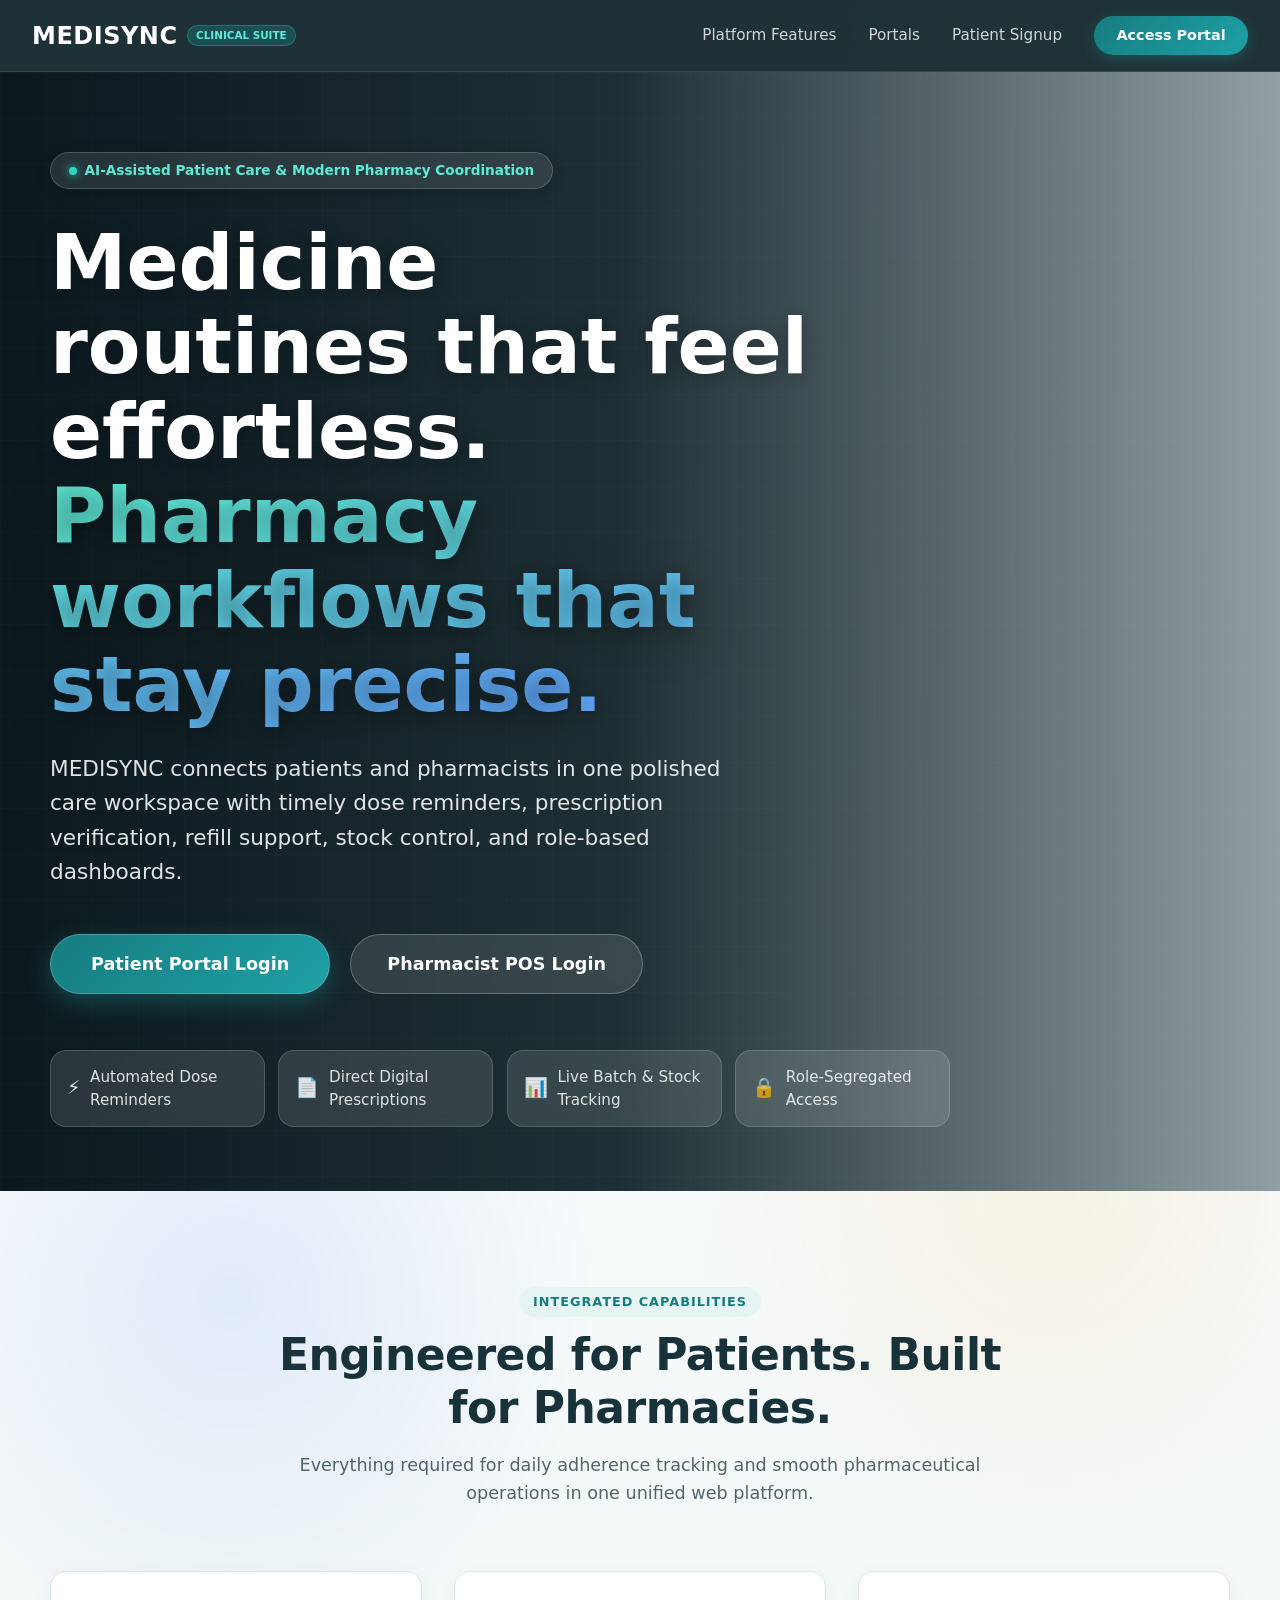
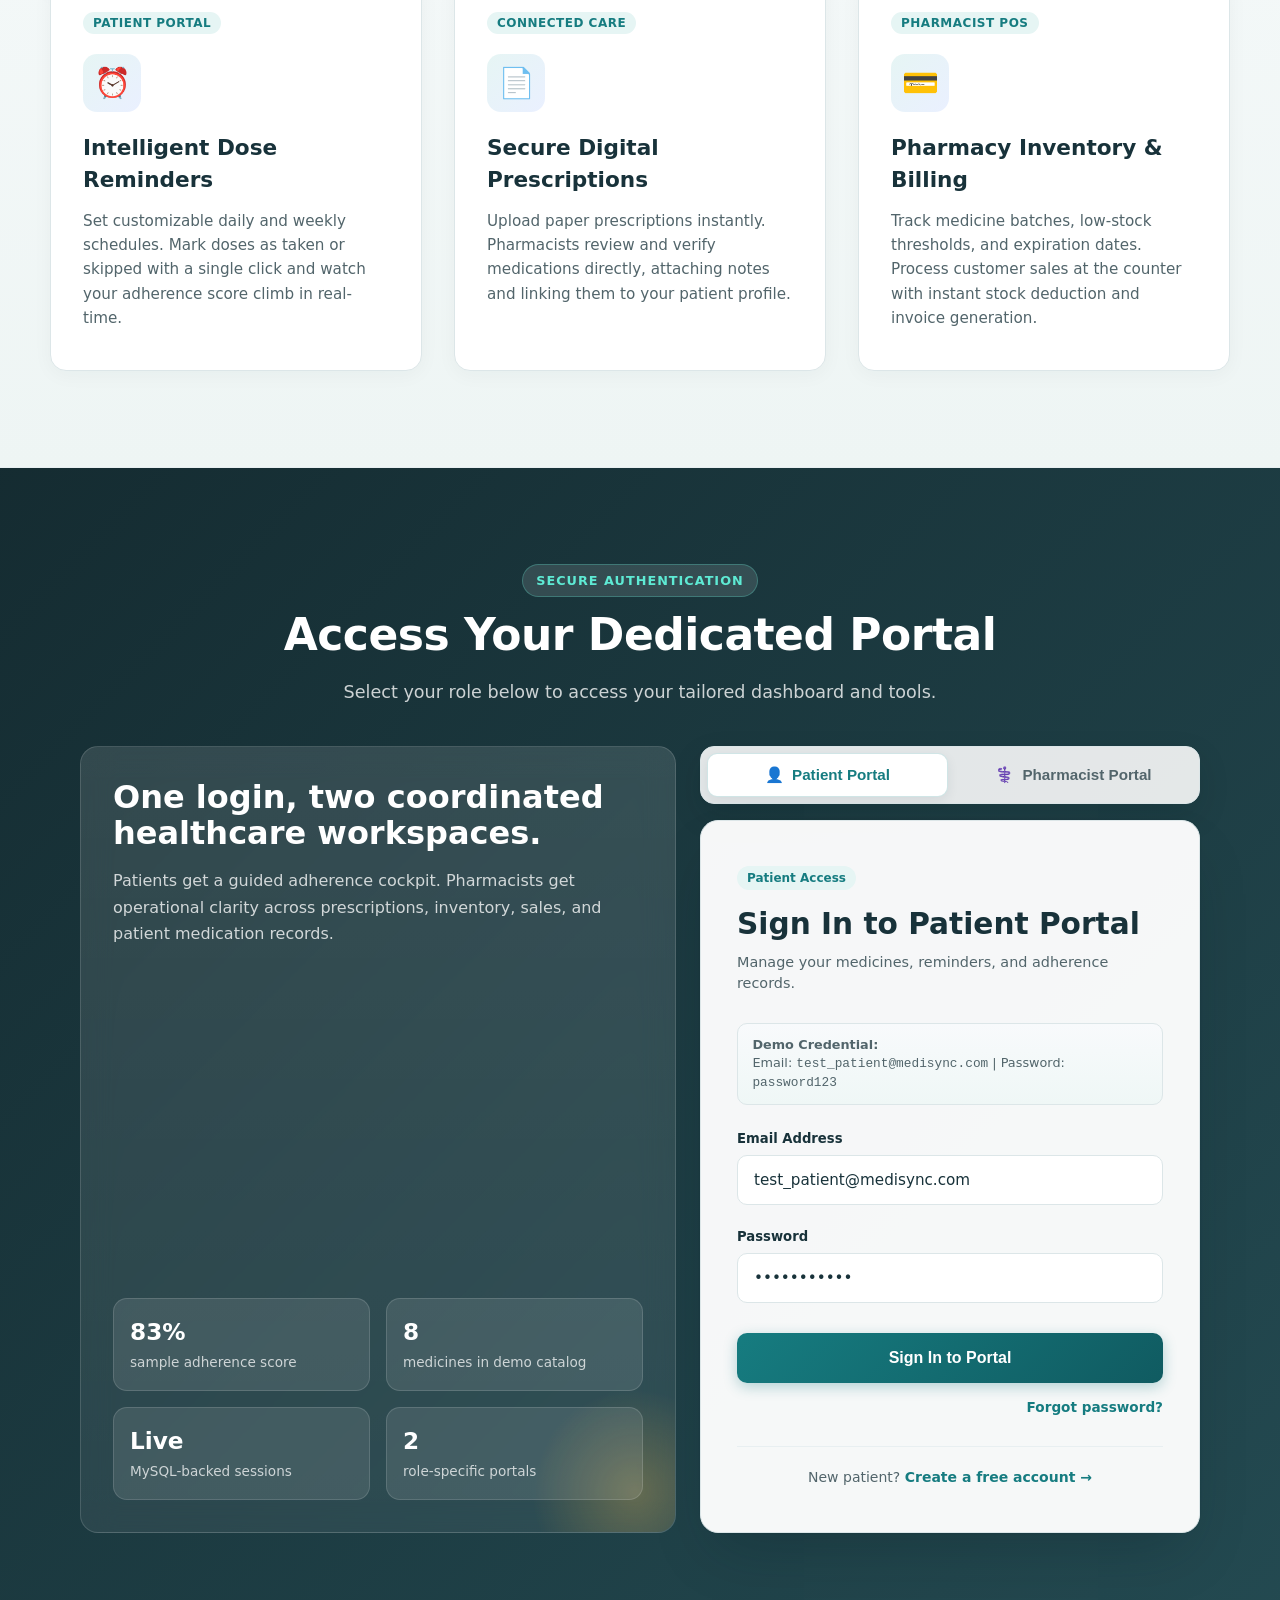
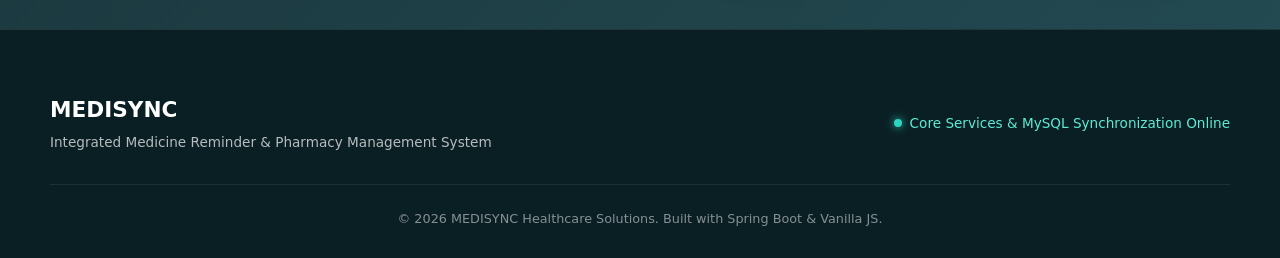
==== commit daafdf02: "Add password recovery pages" ====
--- a/frontend/index.html
+++ b/frontend/index.html
@@ -4,6 +4,7 @@
     <meta charset="UTF-8">
     <meta name="viewport" content="width=device-width, initial-scale=1.0">
     <title>MEDISYNC - Intelligent Care & Modern Pharmacy Management</title>
+    <link rel="icon" type="image/svg+xml" href="favicon.svg">
     <link rel="stylesheet" href="css/global.css?v=modal-scroll-20260927">
     <style>
         /* Modern Design System Tokens */
@@ -651,6 +652,22 @@
         }
 
         .portal-register-prompt a:hover {
+            text-decoration: underline;
+        }
+
+        .portal-auth-links {
+            margin-top: 0.9rem;
+            text-align: right;
+            font-size: 0.85rem;
+        }
+
+        .portal-auth-links a {
+            color: var(--brand-primary);
+            font-weight: 800;
+            text-decoration: none;
+        }
+
+        .portal-auth-links a:hover {
             text-decoration: underline;
         }
 
@@ -971,6 +988,10 @@
                         <button type="submit" class="btn-portal-submit" id="loginBtnText">Sign In to Portal</button>
                     </form>
 
+                    <div class="portal-auth-links">
+                        <a href="forgot-password.html">Forgot password?</a>
+                    </div>
+
                     <div class="portal-register-prompt" id="registerPrompt">
                         New patient? <a href="register.html">Create a free account →</a>
                     </div>
@@ -1073,6 +1094,7 @@
             } else {
                 alertBox.textContent = res ? res.message : 'Login failed. Please check credentials.';
                 alertBox.className = 'alert error';
+                alertBox.style.display = 'block';
             }
         });
 
